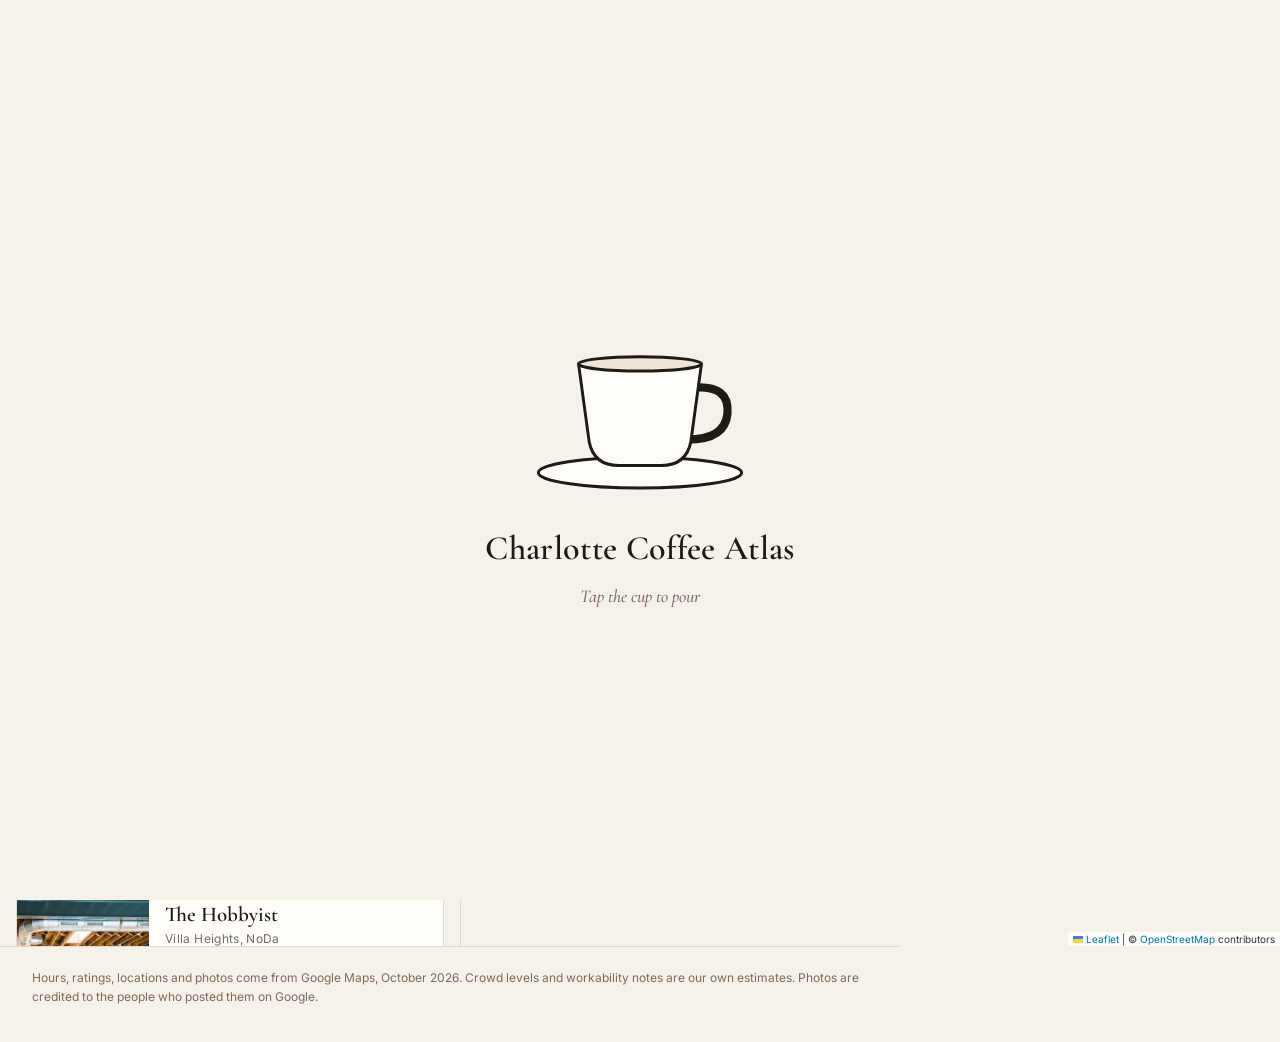
==== index.html @ 65a26716 "Remove the "Has interior photos" filter Every shop now has interior photos, so the filter did nothin" ====
<!doctype html>
<html lang="en">
<head>
  <meta charset="utf-8" />
  <meta name="viewport" content="width=device-width, initial-scale=1" />
  <title>Charlotte Coffee Atlas</title>
  <meta name="description" content="A curated guide to Charlotte coffee shops by atmosphere, hours, workability and crowd levels." />
  <link rel="icon" href="data:image/svg+xml,%3Csvg xmlns=%27http://www.w3.org/2000/svg%27 viewBox=%270 0 32 32%27%3E%3Ccircle cx=%2716%27 cy=%2716%27 r=%2714%27 fill=%27none%27 stroke=%27%239a7442%27 stroke-width=%272%27/%3E%3Ccircle cx=%2716%27 cy=%2716%27 r=%275%27 fill=%27%239a7442%27/%3E%3C/svg%3E" />
  <link rel="preconnect" href="https://fonts.googleapis.com" />
  <link rel="preconnect" href="https://fonts.gstatic.com" crossorigin />
  <link href="https://fonts.googleapis.com/css2?family=Cormorant+Garamond:ital,wght@0,500;0,600;1,500&family=Inter:wght@400;500;600&display=swap" rel="stylesheet" />
  <link rel="stylesheet" href="vendor/leaflet/leaflet.css" />
  <link rel="stylesheet" href="styles.css?v=6" />
  <script>
    // Apply the saved theme and skip the entry page before anything paints.
    try {
      var t = localStorage.getItem("theme");
      if (t) document.documentElement.dataset.theme = t;
      if (sessionStorage.getItem("entered")) document.documentElement.classList.add("entered");
    } catch (e) {}
  </script>
</head>
<body>
  <div class="splash" id="splash">
    <div class="splash-inner">
      <button class="splash-cup" id="splash-cup" aria-label="Pour a cup and enter Charlotte Coffee Atlas">
        <svg viewBox="0 0 220 180" aria-hidden="true">
          <defs>
            <clipPath id="cup-inside"><path d="M62 64 H158 L150 124 Q147 140 130 140 H90 Q73 140 70 124 Z" /></clipPath>
          </defs>
          <g class="steam">
            <path d="M92 44 q-8 -12 0 -22 q8 -10 0 -20" />
            <path d="M110 46 q-8 -12 0 -22 q8 -10 0 -20" />
            <path d="M128 44 q-8 -12 0 -22 q8 -10 0 -20" />
          </g>
          <ellipse class="saucer" cx="110" cy="152" rx="86" ry="13" />
          <path class="handle" d="M156 80 q30 -2 28 22 q-2 22 -34 22" />
          <path class="cup-glass" d="M58 60 H162 L153 126 Q149 146 128 146 H92 Q71 146 67 126 Z" />
          <g clip-path="url(#cup-inside)">
            <g class="coffee">
              <rect class="coffee-body" x="50" y="70" width="120" height="90" />
              <rect class="crema" x="50" y="64" width="120" height="8" />
            </g>
          </g>
          <ellipse class="cup-rim" cx="110" cy="60" rx="52" ry="6" />
        </svg>
      </button>
      <p class="splash-title">Charlotte Coffee Atlas</p>
      <p class="splash-hint">Tap the cup to pour</p>
    </div>
    <div class="stream" aria-hidden="true"></div>
    <div class="flood" aria-hidden="true">
      <svg class="wave" viewBox="0 0 1200 60" preserveAspectRatio="none">
        <path d="M0 30 Q150 0 300 30 T600 30 T900 30 T1200 30 V60 H0 Z" />
      </svg>
    </div>
  </div>

  <header class="masthead">
    <div class="brand">
      <span class="brand-mark" aria-hidden="true"></span>
      <div>
        <h1>Charlotte Coffee Atlas</h1>
        <p class="tagline">Sixteen rooms worth sitting in, chosen for their atmosphere.</p>
      </div>
    </div>
    <div class="masthead-tools">
      <button class="theme-toggle" id="theme-toggle"></button>
      <div class="view-toggle" role="tablist" aria-label="View">
        <button role="tab" data-view="map" aria-selected="true">Map</button>
        <button role="tab" data-view="list" aria-selected="false">List</button>
      </div>
    </div>
  </header>

  <section class="toolbar" aria-label="Sort and filter">
    <div class="control">
      <label for="sort">Sort by</label>
      <select id="sort">
        <option value="recommended">Recommended</option>
        <option value="rating">Highest rated</option>
        <option value="closes-late">Open latest</option>
        <option value="opens-early">Opens earliest</option>
        <option value="hours-long">Longest hours</option>
        <option value="work">Best for working</option>
        <option value="quiet">Least busy at that time</option>
        <option value="distance">Nearest to me</option>
        <option value="name">Name</option>
      </select>
    </div>
    <div class="control">
      <label for="when-day">Visiting</label>
      <div class="when">
        <select id="when-day"></select>
        <select id="when-hour"></select>
      </div>
    </div>
    <div class="chips" role="group" aria-label="Filters">
      <button class="chip" data-filter="open">Open at that time</button>
      <button class="chip" data-filter="late">Open after 6 PM</button>
      <button class="chip" data-filter="work">Good for work</button>
      <button class="chip" data-filter="quiet">Not busy</button>
      <button class="chip" data-filter="budget">$1–10</button>
    </div>
    <p class="count" id="count" aria-live="polite"></p>
  </section>

  <main class="layout" data-view="map">
    <ol class="shop-list" id="list"></ol>
    <div class="map-wrap"><div id="map" aria-label="Map of coffee shops"></div></div>
  </main>

  <aside class="detail" id="detail" aria-hidden="true" aria-labelledby="detail-name" role="dialog">
    <div class="detail-scrim" data-close></div>
    <div class="detail-panel" tabindex="-1">
      <button class="close" data-close aria-label="Close">
        <svg viewBox="0 0 24 24" width="20" height="20"><path d="M6 6l12 12M18 6L6 18" stroke="currentColor" stroke-width="1.5" fill="none"/></svg>
      </button>
      <div id="detail-body"></div>
    </div>
  </aside>

  <footer class="colophon">
    Hours, ratings, locations and photos come from Google Maps, October 2026. Crowd levels and
    workability notes are our own estimates. Photos are credited to the people who posted them on Google.
  </footer>

  <script src="splash.js?v=6"></script>
  <script src="vendor/leaflet/leaflet.js"></script>
  <script src="config.js?v=6"></script>
  <script src="data.js?v=6"></script>
  <script src="app.js?v=6"></script>
</body>
</html>
---- vendor/leaflet/leaflet.css ----
/* required styles */

.leaflet-pane,
.leaflet-tile,
.leaflet-marker-icon,
.leaflet-marker-shadow,
.leaflet-tile-container,
.leaflet-pane > svg,
.leaflet-pane > canvas,
.leaflet-zoom-box,
.leaflet-image-layer,
.leaflet-layer {
	position: absolute;
	left: 0;
	top: 0;
	}
.leaflet-container {
	overflow: hidden;
	}
.leaflet-tile,
.leaflet-marker-icon,
.leaflet-marker-shadow {
	-webkit-user-select: none;
	   -moz-user-select: none;
	        user-select: none;
	  -webkit-user-drag: none;
	}
/* Prevents IE11 from highlighting tiles in blue */
.leaflet-tile::selection {
	background: transparent;
}
/* Safari renders non-retina tile on retina better with this, but Chrome is worse */
.leaflet-safari .leaflet-tile {
	image-rendering: -webkit-optimize-contrast;
	}
/* hack that prevents hw layers "stretching" when loading new tiles */
.leaflet-safari .leaflet-tile-container {
	width: 1600px;
	height: 1600px;
	-webkit-transform-origin: 0 0;
	}
.leaflet-marker-icon,
.leaflet-marker-shadow {
	display: block;
	}
/* .leaflet-container svg: reset svg max-width decleration shipped in Joomla! (joomla.org) 3.x */
/* .leaflet-container img: map is broken in FF if you have max-width: 100% on tiles */
.leaflet-container .leaflet-overlay-pane svg {
	max-width: none !important;
	max-height: none !important;
	}
.leaflet-container .leaflet-marker-pane img,
.leaflet-container .leaflet-shadow-pane img,
.leaflet-container .leaflet-tile-pane img,
.leaflet-container img.leaflet-image-layer,
.leaflet-container .leaflet-tile {
	max-width: none !important;
	max-height: none !important;
	width: auto;
	padding: 0;
	}

.leaflet-container img.leaflet-tile {
	/* See: https://bugs.chromium.org/p/chromium/issues/detail?id=600120 */
	mix-blend-mode: plus-lighter;
}

.leaflet-container.leaflet-touch-zoom {
	-ms-touch-action: pan-x pan-y;
	touch-action: pan-x pan-y;
	}
.leaflet-container.leaflet-touch-drag {
	-ms-touch-action: pinch-zoom;
	/* Fallback for FF which doesn't support pinch-zoom */
	touch-action: none;
	touch-action: pinch-zoom;
}
.leaflet-container.leaflet-touch-drag.leaflet-touch-zoom {
	-ms-touch-action: none;
	touch-action: none;
}
.leaflet-container {
	-webkit-tap-highlight-color: transparent;
}
.leaflet-container a {
	-webkit-tap-highlight-color: rgba(51, 181, 229, 0.4);
}
.leaflet-tile {
	filter: inherit;
	visibility: hidden;
	}
.leaflet-tile-loaded {
	visibility: inherit;
	}
.leaflet-zoom-box {
	width: 0;
	height: 0;
	-moz-box-sizing: border-box;
	     box-sizing: border-box;
	z-index: 800;
	}
/* workaround for https://bugzilla.mozilla.org/show_bug.cgi?id=888319 */
.leaflet-overlay-pane svg {
	-moz-user-select: none;
	}

.leaflet-pane         { z-index: 400; }

.leaflet-tile-pane    { z-index: 200; }
.leaflet-overlay-pane { z-index: 400; }
.leaflet-shadow-pane  { z-index: 500; }
.leaflet-marker-pane  { z-index: 600; }
.leaflet-tooltip-pane   { z-index: 650; }
.leaflet-popup-pane   { z-index: 700; }

.leaflet-map-pane canvas { z-index: 100; }
.leaflet-map-pane svg    { z-index: 200; }

.leaflet-vml-shape {
	width: 1px;
	height: 1px;
	}
.lvml {
	behavior: url(#default#VML);
	display: inline-block;
	position: absolute;
	}


/* control positioning */

.leaflet-control {
	position: relative;
	z-index: 800;
	pointer-events: visiblePainted; /* IE 9-10 doesn't have auto */
	pointer-events: auto;
	}
.leaflet-top,
.leaflet-bottom {
	position: absolute;
	z-index: 1000;
	pointer-events: none;
	}
.leaflet-top {
	top: 0;
	}
.leaflet-right {
	right: 0;
	}
.leaflet-bottom {
	bottom: 0;
	}
.leaflet-left {
	left: 0;
	}
.leaflet-control {
	float: left;
	clear: both;
	}
.leaflet-right .leaflet-control {
	float: right;
	}
.leaflet-top .leaflet-control {
	margin-top: 10px;
	}
.leaflet-bottom .leaflet-control {
	margin-bottom: 10px;
	}
.leaflet-left .leaflet-control {
	margin-left: 10px;
	}
.leaflet-right .leaflet-control {
	margin-right: 10px;
	}


/* zoom and fade animations */

.leaflet-fade-anim .leaflet-popup {
	opacity: 0;
	-webkit-transition: opacity 0.2s linear;
	   -moz-transition: opacity 0.2s linear;
	        transition: opacity 0.2s linear;
	}
.leaflet-fade-anim .leaflet-map-pane .leaflet-popup {
	opacity: 1;
	}
.leaflet-zoom-animated {
	-webkit-transform-origin: 0 0;
	    -ms-transform-origin: 0 0;
	        transform-origin: 0 0;
	}
svg.leaflet-zoom-animated {
	will-change: transform;
}

.leaflet-zoom-anim .leaflet-zoom-animated {
	-webkit-transition: -webkit-transform 0.25s cubic-bezier(0,0,0.25,1);
	   -moz-transition:    -moz-transform 0.25s cubic-bezier(0,0,0.25,1);
	        transition:         transform 0.25s cubic-bezier(0,0,0.25,1);
	}
.leaflet-zoom-anim .leaflet-tile,
.leaflet-pan-anim .leaflet-tile {
	-webkit-transition: none;
	   -moz-transition: none;
	        transition: none;
	}

.leaflet-zoom-anim .leaflet-zoom-hide {
	visibility: hidden;
	}


/* cursors */

.leaflet-interactive {
	cursor: pointer;
	}
.leaflet-grab {
	cursor: -webkit-grab;
	cursor:    -moz-grab;
	cursor:         grab;
	}
.leaflet-crosshair,
.leaflet-crosshair .leaflet-interactive {
	cursor: crosshair;
	}
.leaflet-popup-pane,
.leaflet-control {
	cursor: auto;
	}
.leaflet-dragging .leaflet-grab,
.leaflet-dragging .leaflet-grab .leaflet-interactive,
.leaflet-dragging .leaflet-marker-draggable {
	cursor: move;
	cursor: -webkit-grabbing;
	cursor:    -moz-grabbing;
	cursor:         grabbing;
	}

/* marker & overlays interactivity */
.leaflet-marker-icon,
.leaflet-marker-shadow,
.leaflet-image-layer,
.leaflet-pane > svg path,
.leaflet-tile-container {
	pointer-events: none;
	}

.leaflet-marker-icon.leaflet-interactive,
.leaflet-image-layer.leaflet-interactive,
.leaflet-pane > svg path.leaflet-interactive,
svg.leaflet-image-layer.leaflet-interactive path {
	pointer-events: visiblePainted; /* IE 9-10 doesn't have auto */
	pointer-events: auto;
	}

/* visual tweaks */

.leaflet-container {
	background: #ddd;
	outline-offset: 1px;
	}
.leaflet-container a {
	color: #0078A8;
	}
.leaflet-zoom-box {
	border: 2px dotted #38f;
	background: rgba(255,255,255,0.5);
	}


/* general typography */
.leaflet-container {
	font-family: "Helvetica Neue", Arial, Helvetica, sans-serif;
	font-size: 12px;
	font-size: 0.75rem;
	line-height: 1.5;
	}


/* general toolbar styles */

.leaflet-bar {
	box-shadow: 0 1px 5px rgba(0,0,0,0.65);
	border-radius: 4px;
	}
.leaflet-bar a {
	background-color: #fff;
	border-bottom: 1px solid #ccc;
	width: 26px;
	height: 26px;
	line-height: 26px;
	display: block;
	text-align: center;
	text-decoration: none;
	color: black;
	}
.leaflet-bar a,
.leaflet-control-layers-toggle {
	background-position: 50% 50%;
	background-repeat: no-repeat;
	display: block;
	}
.leaflet-bar a:hover,
.leaflet-bar a:focus {
	background-color: #f4f4f4;
	}
.leaflet-bar a:first-child {
	border-top-left-radius: 4px;
	border-top-right-radius: 4px;
	}
.leaflet-bar a:last-child {
	border-bottom-left-radius: 4px;
	border-bottom-right-radius: 4px;
	border-bottom: none;
	}
.leaflet-bar a.leaflet-disabled {
	cursor: default;
	background-color: #f4f4f4;
	color: #bbb;
	}

.leaflet-touch .leaflet-bar a {
	width: 30px;
	height: 30px;
	line-height: 30px;
	}
.leaflet-touch .leaflet-bar a:first-child {
	border-top-left-radius: 2px;
	border-top-right-radius: 2px;
	}
.leaflet-touch .leaflet-bar a:last-child {
	border-bottom-left-radius: 2px;
	border-bottom-right-radius: 2px;
	}

/* zoom control */

.leaflet-control-zoom-in,
.leaflet-control-zoom-out {
	font: bold 18px 'Lucida Console', Monaco, monospace;
	text-indent: 1px;
	}

.leaflet-touch .leaflet-control-zoom-in, .leaflet-touch .leaflet-control-zoom-out  {
	font-size: 22px;
	}


/* layers control */

.leaflet-control-layers {
	box-shadow: 0 1px 5px rgba(0,0,0,0.4);
	background: #fff;
	border-radius: 5px;
	}
.leaflet-control-layers-toggle {
	background-image: url(images/layers.png);
	width: 36px;
	height: 36px;
	}
.leaflet-retina .leaflet-control-layers-toggle {
	background-image: url(images/layers-2x.png);
	background-size: 26px 26px;
	}
.leaflet-touch .leaflet-control-layers-toggle {
	width: 44px;
	height: 44px;
	}
.leaflet-control-layers .leaflet-control-layers-list,
.leaflet-control-layers-expanded .leaflet-control-layers-toggle {
	display: none;
	}
.leaflet-control-layers-expanded .leaflet-control-layers-list {
	display: block;
	position: relative;
	}
.leaflet-control-layers-expanded {
	padding: 6px 10px 6px 6px;
	color: #333;
	background: #fff;
	}
.leaflet-control-layers-scrollbar {
	overflow-y: scroll;
	overflow-x: hidden;
	padding-right: 5px;
	}
.leaflet-control-layers-selector {
	margin-top: 2px;
	position: relative;
	top: 1px;
	}
.leaflet-control-layers label {
	display: block;
	font-size: 13px;
	font-size: 1.08333em;
	}
.leaflet-control-layers-separator {
	height: 0;
	border-top: 1px solid #ddd;
	margin: 5px -10px 5px -6px;
	}

/* Default icon URLs */
.leaflet-default-icon-path { /* used only in path-guessing heuristic, see L.Icon.Default */
	background-image: url(images/marker-icon.png);
	}


/* attribution and scale controls */

.leaflet-container .leaflet-control-attribution {
	background: #fff;
	background: rgba(255, 255, 255, 0.8);
	margin: 0;
	}
.leaflet-control-attribution,
.leaflet-control-scale-line {
	padding: 0 5px;
	color: #333;
	line-height: 1.4;
	}
.leaflet-control-attribution a {
	text-decoration: none;
	}
.leaflet-control-attribution a:hover,
.leaflet-control-attribution a:focus {
	text-decoration: underline;
	}
.leaflet-attribution-flag {
	display: inline !important;
	vertical-align: baseline !important;
	width: 1em;
	height: 0.6669em;
	}
.leaflet-left .leaflet-control-scale {
	margin-left: 5px;
	}
.leaflet-bottom .leaflet-control-scale {
	margin-bottom: 5px;
	}
.leaflet-control-scale-line {
	border: 2px solid #777;
	border-top: none;
	line-height: 1.1;
	padding: 2px 5px 1px;
	white-space: nowrap;
	-moz-box-sizing: border-box;
	     box-sizing: border-box;
	background: rgba(255, 255, 255, 0.8);
	text-shadow: 1px 1px #fff;
	}
.leaflet-control-scale-line:not(:first-child) {
	border-top: 2px solid #777;
	border-bottom: none;
	margin-top: -2px;
	}
.leaflet-control-scale-line:not(:first-child):not(:last-child) {
	border-bottom: 2px solid #777;
	}

.leaflet-touch .leaflet-control-attribution,
.leaflet-touch .leaflet-control-layers,
.leaflet-touch .leaflet-bar {
	box-shadow: none;
	}
.leaflet-touch .leaflet-control-layers,
.leaflet-touch .leaflet-bar {
	border: 2px solid rgba(0,0,0,0.2);
	background-clip: padding-box;
	}


/* popup */

.leaflet-popup {
	position: absolute;
	text-align: center;
	margin-bottom: 20px;
	}
.leaflet-popup-content-wrapper {
	padding: 1px;
	text-align: left;
	border-radius: 12px;
	}
.leaflet-popup-content {
	margin: 13px 24px 13px 20px;
	line-height: 1.3;
	font-size: 13px;
	font-size: 1.08333em;
	min-height: 1px;
	}
.leaflet-popup-content p {
	margin: 17px 0;
	margin: 1.3em 0;
	}
.leaflet-popup-tip-container {
	width: 40px;
	height: 20px;
	position: absolute;
	left: 50%;
	margin-top: -1px;
	margin-left: -20px;
	overflow: hidden;
	pointer-events: none;
	}
.leaflet-popup-tip {
	width: 17px;
	height: 17px;
	padding: 1px;

	margin: -10px auto 0;
	pointer-events: auto;

	-webkit-transform: rotate(45deg);
	   -moz-transform: rotate(45deg);
	    -ms-transform: rotate(45deg);
	        transform: rotate(45deg);
	}
.leaflet-popup-content-wrapper,
.leaflet-popup-tip {
	background: white;
	color: #333;
	box-shadow: 0 3px 14px rgba(0,0,0,0.4);
	}
.leaflet-container a.leaflet-popup-close-button {
	position: absolute;
	top: 0;
	right: 0;
	border: none;
	text-align: center;
	width: 24px;
	height: 24px;
	font: 16px/24px Tahoma, Verdana, sans-serif;
	color: #757575;
	text-decoration: none;
	background: transparent;
	}
.leaflet-container a.leaflet-popup-close-button:hover,
.leaflet-container a.leaflet-popup-close-button:focus {
	color: #585858;
	}
.leaflet-popup-scrolled {
	overflow: auto;
	}

.leaflet-oldie .leaflet-popup-content-wrapper {
	-ms-zoom: 1;
	}
.leaflet-oldie .leaflet-popup-tip {
	width: 24px;
	margin: 0 auto;

	-ms-filter: "progid:DXImageTransform.Microsoft.Matrix(M11=0.70710678, M12=0.70710678, M21=-0.70710678, M22=0.70710678)";
	filter: progid:DXImageTransform.Microsoft.Matrix(M11=0.70710678, M12=0.70710678, M21=-0.70710678, M22=0.70710678);
	}

.leaflet-oldie .leaflet-control-zoom,
.leaflet-oldie .leaflet-control-layers,
.leaflet-oldie .leaflet-popup-content-wrapper,
.leaflet-oldie .leaflet-popup-tip {
	border: 1px solid #999;
	}


/* div icon */

.leaflet-div-icon {
	background: #fff;
	border: 1px solid #666;
	}


/* Tooltip */
/* Base styles for the element that has a tooltip */
.leaflet-tooltip {
	position: absolute;
	padding: 6px;
	background-color: #fff;
	border: 1px solid #fff;
	border-radius: 3px;
	color: #222;
	white-space: nowrap;
	-webkit-user-select: none;
	-moz-user-select: none;
	-ms-user-select: none;
	user-select: none;
	pointer-events: none;
	box-shadow: 0 1px 3px rgba(0,0,0,0.4);
	}
.leaflet-tooltip.leaflet-interactive {
	cursor: pointer;
	pointer-events: auto;
	}
.leaflet-tooltip-top:before,
.leaflet-tooltip-bottom:before,
.leaflet-tooltip-left:before,
.leaflet-tooltip-right:before {
	position: absolute;
	pointer-events: none;
	border: 6px solid transparent;
	background: transparent;
	content: "";
	}

/* Directions */

.leaflet-tooltip-bottom {
	margin-top: 6px;
}
.leaflet-tooltip-top {
	margin-top: -6px;
}
.leaflet-tooltip-bottom:before,
.leaflet-tooltip-top:before {
	left: 50%;
	margin-left: -6px;
	}
.leaflet-tooltip-top:before {
	bottom: 0;
	margin-bottom: -12px;
	border-top-color: #fff;
	}
.leaflet-tooltip-bottom:before {
	top: 0;
	margin-top: -12px;
	margin-left: -6px;
	border-bottom-color: #fff;
	}
.leaflet-tooltip-left {
	margin-left: -6px;
}
.leaflet-tooltip-right {
	margin-left: 6px;
}
.leaflet-tooltip-left:before,
.leaflet-tooltip-right:before {
	top: 50%;
	margin-top: -6px;
	}
.leaflet-tooltip-left:before {
	right: 0;
	margin-right: -12px;
	border-left-color: #fff;
	}
.leaflet-tooltip-right:before {
	left: 0;
	margin-left: -12px;
	border-right-color: #fff;
	}

/* Printing */

@media print {
	/* Prevent printers from removing background-images of controls. */
	.leaflet-control {
		-webkit-print-color-adjust: exact;
		print-color-adjust: exact;
		}
	}
---- styles.css ----
:root {
  --bg: #f6f2ea;
  --surface: #fffdf9;
  --ink: #1f1a16;
  --muted: #776c60;
  --line: #e3dace;
  --accent: #9a7442;
  --accent-soft: #efe5d4;
  --espresso: #2f231b;
  --bar: #c9b597;
  --bar-strong: #8a6a3f;
  --ok: #4f6b4a;
  --shadow: 0 1px 2px rgba(47, 35, 27, .06), 0 8px 24px rgba(47, 35, 27, .06);
  --serif: "Cormorant Garamond", Georgia, serif;
  --sans: "Inter", system-ui, -apple-system, sans-serif;
  color-scheme: light;
}
@media (prefers-color-scheme: dark) {
  :root:not([data-theme="light"]) {
    --bg: #15120f; --surface: #1d1915; --ink: #f1ebe1; --muted: #a59a8c; --line: #332c25;
    --accent: #c9a26b; --accent-soft: #2c241b; --espresso: #f1ebe1; --bar: #4a3f33; --bar-strong: #c9a26b;
    --ok: #9cbb93; --shadow: 0 1px 2px rgba(0,0,0,.3), 0 8px 24px rgba(0,0,0,.25); color-scheme: dark;
  }
}
:root[data-theme="dark"] {
  --bg: #15120f; --surface: #1d1915; --ink: #f1ebe1; --muted: #a59a8c; --line: #332c25;
  --accent: #c9a26b; --accent-soft: #2c241b; --espresso: #f1ebe1; --bar: #4a3f33; --bar-strong: #c9a26b;
  --ok: #9cbb93; --shadow: 0 1px 2px rgba(0,0,0,.3), 0 8px 24px rgba(0,0,0,.25); color-scheme: dark;
}

* { box-sizing: border-box; }
html, body { margin: 0; }
body {
  background: var(--bg);
  color: var(--ink);
  font: 15px/1.55 var(--sans);
  -webkit-font-smoothing: antialiased;
}
button, select { font: inherit; color: inherit; }
img { display: block; max-width: 100%; }

/* Masthead */
.masthead {
  display: flex; align-items: center; justify-content: space-between; gap: 16px;
  padding: 28px 32px 18px; border-bottom: 1px solid var(--line);
}
.brand { display: flex; align-items: center; gap: 16px; }
.brand-mark {
  width: 34px; height: 34px; border-radius: 50%; flex: none;
  border: 1px solid var(--accent);
  background: radial-gradient(circle at 50% 50%, var(--accent) 0 5px, transparent 6px);
}
.masthead h1 {
  font: 600 30px/1.1 var(--serif); letter-spacing: .01em; margin: 0;
}
.tagline { margin: 2px 0 0; color: var(--muted); font-size: 13px; letter-spacing: .02em; }

.masthead-tools { display: flex; align-items: center; gap: 10px; }
.theme-toggle {
  width: 40px; height: 40px; flex: none; display: grid; place-items: center; cursor: pointer;
  border: 1px solid var(--line); border-radius: 50%; background: var(--surface); color: var(--ink);
}
.theme-toggle:hover { border-color: var(--accent); }
.view-toggle { display: flex; border: 1px solid var(--line); border-radius: 999px; padding: 3px; background: var(--surface); }
.view-toggle button {
  border: 0; background: none; padding: 7px 18px; border-radius: 999px; cursor: pointer;
  font-size: 13px; letter-spacing: .06em; text-transform: uppercase; color: var(--muted);
}
.view-toggle button[aria-selected="true"] { background: var(--espresso); color: var(--bg); }

/* Toolbar */
.toolbar {
  display: flex; flex-wrap: wrap; align-items: flex-end; gap: 14px 22px;
  padding: 16px 32px; border-bottom: 1px solid var(--line);
}
.control { display: flex; flex-direction: column; gap: 4px; }
.control label { font-size: 11px; letter-spacing: .12em; text-transform: uppercase; color: var(--muted); }
.when { display: flex; gap: 6px; }
select {
  appearance: none; background: var(--surface) url("data:image/svg+xml,%3Csvg xmlns='http://www.w3.org/2000/svg' width='10' height='6'%3E%3Cpath d='M1 1l4 4 4-4' stroke='%23776c60' fill='none'/%3E%3C/svg%3E") no-repeat right 12px center;
  border: 1px solid var(--line); border-radius: 8px; padding: 8px 32px 8px 12px; font-size: 14px; cursor: pointer;
}
.chips { display: flex; flex-wrap: wrap; gap: 8px; }
.chip {
  border: 1px solid var(--line); background: var(--surface); border-radius: 999px;
  padding: 7px 14px; font-size: 13px; cursor: pointer; transition: all .15s;
}
.chip:hover { border-color: var(--accent); }
.chip[aria-pressed="true"] { background: var(--espresso); color: var(--bg); border-color: var(--espresso); }
.count { margin: 0 0 6px auto; font-size: 13px; color: var(--muted); }

/* Layout */
.layout { display: grid; grid-template-columns: minmax(380px, 460px) 1fr; height: calc(100vh - 190px); min-height: 520px; }
.layout[data-view="list"] { display: block; height: auto; }
.layout[data-view="list"] .map-wrap { display: none; }
.map-wrap { position: relative; border-left: 1px solid var(--line); }
#map { position: absolute; inset: 0; background: var(--bg); }
#map .leaflet-tile-pane { filter: grayscale(.85) sepia(.12) brightness(1.04) contrast(.92); }
@media (prefers-color-scheme: dark) {
  :root:not([data-theme="light"]) #map .leaflet-tile-pane { filter: invert(1) hue-rotate(180deg) grayscale(.85) brightness(.85) contrast(.9); }
}
:root[data-theme="dark"] #map .leaflet-tile-pane { filter: invert(1) hue-rotate(180deg) grayscale(.85) brightness(.85) contrast(.9); }

.shop-list { list-style: none; margin: 0; padding: 16px; overflow-y: auto; display: grid; gap: 14px; align-content: start; grid-auto-rows: max-content; }
.layout[data-view="list"] .shop-list {
  grid-template-columns: repeat(auto-fill, minmax(320px, 1fr)); padding: 28px 32px; gap: 22px; overflow: visible;
}

/* Card */
.card {
  background: var(--surface); border: 1px solid var(--line); border-radius: 14px; overflow: hidden;
  cursor: pointer; transition: border-color .15s, box-shadow .15s, transform .15s;
  display: grid; grid-template-columns: 132px 1fr;
}
.layout[data-view="list"] .card { grid-template-columns: 1fr; }
.card:hover, .card.is-active { border-color: var(--accent); box-shadow: var(--shadow); }
.card:focus-visible { outline: 2px solid var(--accent); outline-offset: 2px; }
.card-photo { position: relative; background: var(--accent-soft); min-height: 132px; }
.layout[data-view="list"] .card-photo { aspect-ratio: 4 / 3; }
.card-photo img { position: absolute; inset: 0; width: 100%; height: 100%; object-fit: cover; }
.card-photo .no-photo {
  position: absolute; inset: 0; display: grid; place-items: center; text-align: center; padding: 10px;
  font: italic 500 15px/1.2 var(--serif); color: var(--muted);
}
.card-body { padding: 14px 16px 14px; min-width: 0; }
.layout[data-view="list"] .card-body { padding: 18px 20px 20px; }
.card h2 { font: 600 21px/1.15 var(--serif); margin: 0; }
.layout[data-view="list"] .card h2 { font-size: 25px; }
.card .hood { font-size: 12px; color: var(--muted); letter-spacing: .03em; margin-top: 2px; }
.card .headline { font: italic 500 16px/1.3 var(--serif); color: var(--accent); margin: 8px 0 8px; }
.meta { display: flex; flex-wrap: wrap; gap: 4px 12px; font-size: 12.5px; color: var(--muted); align-items: center; }
.meta .rating { color: var(--ink); font-weight: 600; display: inline-flex; align-items: center; gap: 4px; }
.meta svg { width: 12px; height: 12px; fill: var(--accent); }
.status { font-weight: 500; }
.status.open { color: var(--ok); }
.status.closed { color: #a4533f; }
.pills { display: flex; flex-wrap: wrap; gap: 6px; margin-top: 10px; }
.pill {
  font-size: 11.5px; padding: 3px 9px; border-radius: 999px; background: var(--accent-soft); color: var(--ink);
  white-space: nowrap;
}
.pill.busy-low { background: transparent; border: 1px solid var(--line); }
.layout[data-view="list"] .card .summary { font-size: 13.5px; color: var(--muted); margin: 0 0 12px; }
.card .summary { display: none; }
.layout[data-view="list"] .card .summary { display: block; }

.empty { padding: 40px 16px; text-align: center; color: var(--muted); font: italic 500 18px var(--serif); }

/* Markers */
.pin {
  background: var(--espresso); color: var(--bg); border-radius: 999px; padding: 4px 9px;
  font: 600 12px/1 var(--sans); white-space: nowrap; box-shadow: 0 2px 8px rgba(0,0,0,.25);
  border: 1.5px solid var(--bg); transform: translate(-50%, -50%); display: inline-block;
  transition: transform .15s, background .15s;
}
.pin.closed { opacity: .55; }
.pin.is-active { background: var(--accent); transform: translate(-50%, -50%) scale(1.18); z-index: 1000; }
.leaflet-marker-icon.pin-wrap { background: none; border: 0; }
.leaflet-tooltip.peek {
  padding: 0; border: 0; border-radius: 12px; overflow: hidden; box-shadow: var(--shadow);
  background: var(--surface); color: var(--ink); width: 230px; white-space: normal;
}
.leaflet-tooltip.peek::before { display: none; }
.peek img { width: 100%; height: 120px; object-fit: cover; }
.peek-body { padding: 10px 12px 12px; font-family: var(--sans); }
.peek-body strong { display: block; font: 600 18px/1.15 var(--serif); }
.peek-body em { display: block; font: italic 500 14px var(--serif); color: var(--accent); margin: 2px 0 6px; }
.peek-body span { font-size: 12px; color: var(--muted); }
.leaflet-container { font-family: var(--sans); }
.leaflet-control-attribution { font-size: 10px; }

/* Detail drawer */
.detail { position: fixed; inset: 0; z-index: 2000; pointer-events: none; }
.detail[aria-hidden="false"] { pointer-events: auto; }
.detail-scrim { position: absolute; inset: 0; background: rgba(20, 14, 10, .35); opacity: 0; transition: opacity .25s; }
.detail[aria-hidden="false"] .detail-scrim { opacity: 1; }
.detail-panel {
  position: absolute; top: 0; right: 0; bottom: 0; width: min(600px, 100%);
  background: var(--bg); overflow-y: auto; transform: translateX(100%); transition: transform .3s cubic-bezier(.2,.7,.2,1);
  outline: none; visibility: hidden; transition: transform .3s cubic-bezier(.2,.7,.2,1), visibility 0s .3s;
}
.detail[aria-hidden="false"] .detail-panel {
  transform: none; visibility: visible; transition: transform .3s cubic-bezier(.2,.7,.2,1);
  box-shadow: -10px 0 40px rgba(0,0,0,.12);
}
.close {
  position: fixed; top: 14px; right: 14px; z-index: 3;
  width: 38px; height: 38px; border-radius: 50%; border: 1px solid var(--line); background: var(--surface);
  display: grid; place-items: center; cursor: pointer;
}

.gallery-main { position: relative; aspect-ratio: 4 / 3; background: var(--accent-soft); }
.gallery-main img { width: 100%; height: 100%; object-fit: cover; }
.gallery-main .credit {
  position: absolute; right: 8px; bottom: 8px; max-width: calc(100% - 16px);
  padding: 3px 8px; border-radius: 3px; background: rgba(0, 0, 0, .55); color: #fff;
  font-size: 11px; line-height: 1.4; white-space: nowrap; overflow: hidden; text-overflow: ellipsis;
}
.gallery-main .no-photo {
  position: absolute; inset: 0; display: grid; place-content: center; text-align: center; gap: 8px; padding: 24px;
  font: italic 500 20px/1.3 var(--serif); color: var(--muted);
}
.gallery-main .no-photo a { font: 500 13px var(--sans); color: var(--accent); }
.gallery-bar { display: flex; align-items: center; justify-content: space-between; gap: 12px; padding: 12px 28px 0; }
.tabs { display: flex; gap: 18px; }
.tabs button {
  background: none; border: 0; padding: 6px 0; cursor: pointer; font-size: 12px; letter-spacing: .12em;
  text-transform: uppercase; color: var(--muted); border-bottom: 1px solid transparent;
}
.tabs button[aria-selected="true"] { color: var(--ink); border-color: var(--ink); }
.tabs button:disabled { opacity: .4; cursor: default; }
.thumbs { display: flex; gap: 6px; }
.thumbs button { width: 48px; height: 36px; padding: 0; border: 1px solid var(--line); border-radius: 6px; overflow: hidden; cursor: pointer; opacity: .6; }
.thumbs button[aria-current="true"] { opacity: 1; border-color: var(--accent); }
.thumbs img { width: 100%; height: 100%; object-fit: cover; }

.detail-content { padding: 22px 28px 48px; }
.eyebrow { font-size: 11px; letter-spacing: .14em; text-transform: uppercase; color: var(--muted); }
.detail h2 { font: 600 36px/1.05 var(--serif); margin: 6px 0 4px; }
.detail .headline { font: italic 500 21px/1.3 var(--serif); color: var(--accent); margin: 4px 0 12px; }
.detail .lede { margin: 0 0 14px; }
.section { border-top: 1px solid var(--line); padding-top: 18px; margin-top: 24px; }
.section h3 { font: 600 22px var(--serif); margin: 0 0 12px; display: flex; justify-content: space-between; align-items: baseline; gap: 10px; }
.section h3 small { font: 500 12px var(--sans); color: var(--muted); letter-spacing: .02em; }

.facts { display: grid; grid-template-columns: repeat(2, 1fr); gap: 12px 20px; margin: 0; }
.facts div { display: flex; flex-direction: column; }
.facts dt { font-size: 11px; letter-spacing: .12em; text-transform: uppercase; color: var(--muted); }
.facts dd { margin: 2px 0 0; font-weight: 500; }

.score { display: flex; align-items: center; gap: 12px; margin-bottom: 14px; }
.score-num { font: 600 34px/1 var(--serif); }
.score-track { flex: 1; height: 4px; background: var(--line); border-radius: 2px; overflow: hidden; }
.score-fill { height: 100%; background: var(--accent); }
.note { font-size: 14px; color: var(--muted); margin: 14px 0 0; font-style: italic; }

.day-tabs { display: flex; gap: 4px; margin-bottom: 14px; flex-wrap: wrap; }
.day-tabs button {
  border: 1px solid var(--line); background: var(--surface); border-radius: 999px; padding: 4px 11px;
  font-size: 12px; cursor: pointer;
}
.day-tabs button[aria-pressed="true"] { background: var(--espresso); color: var(--bg); border-color: var(--espresso); }
.crowd { display: flex; align-items: flex-end; gap: 3px; height: 120px; padding-bottom: 22px; position: relative; }
.crowd .col { flex: 1; height: 100%; display: flex; flex-direction: column; justify-content: flex-end; position: relative; }
.crowd .bar { background: var(--bar); border-radius: 3px 3px 0 0; min-height: 2px; transition: height .25s; }
.crowd .col.peak .bar { background: var(--bar-strong); }
.crowd .col.now .bar { background: var(--accent); outline: 2px solid var(--accent); outline-offset: 1px; }
.crowd .col.closed .bar { background: transparent; border-bottom: 1px dashed var(--line); }
.crowd .lbl { position: absolute; bottom: -20px; left: 50%; transform: translateX(-50%); font-size: 10.5px; color: var(--muted); white-space: nowrap; }
.crowd-read { font-size: 14px; margin: 6px 0 0; }

.hours { width: 100%; border-collapse: collapse; font-size: 14px; }
.hours td { padding: 7px 0; border-bottom: 1px solid var(--line); }
.hours td:last-child { text-align: right; }
.hours tr.today td { font-weight: 600; }

.actions { display: flex; flex-wrap: wrap; gap: 10px; margin-top: 28px; }
.btn {
  display: inline-flex; align-items: center; gap: 8px; padding: 11px 18px; border-radius: 999px;
  border: 1px solid var(--line); background: var(--surface); text-decoration: none; color: var(--ink); font-size: 13px; font-weight: 500;
}
.btn.primary { background: var(--espresso); color: var(--bg); border-color: var(--espresso); }
.btn:hover { border-color: var(--accent); }

.colophon { padding: 22px 32px 36px; font-size: 12px; color: var(--muted); border-top: 1px solid var(--line); max-width: 900px; }

/* Responsive */
@media (max-width: 860px) {
  .masthead { padding: 20px 16px 14px; }
  .masthead h1 { font-size: 24px; }
  .tagline { display: none; }
  .masthead-tools { gap: 8px; }
  .theme-toggle { width: 36px; height: 36px; }
}
@media (max-width: 480px) {
  .brand-mark { display: none; }
  .masthead h1 { font-size: 22px; }
  .toolbar { padding: 12px 16px; gap: 12px; }
  .count { margin-left: 0; width: 100%; }
  .layout { display: flex; flex-direction: column-reverse; height: auto; }
  .map-wrap { height: 55vh; border-left: 0; border-bottom: 1px solid var(--line); }
  .shop-list { overflow: visible; padding: 16px; }
  .layout[data-view="list"] .shop-list { padding: 16px; grid-template-columns: 1fr; }
  .card { grid-template-columns: 112px 1fr; }
  .detail-content { padding: 20px 16px 40px; }
  .gallery-bar { padding: 12px 16px 0; flex-wrap: wrap; }
  .detail h2 { font-size: 30px; }
  .facts { grid-template-columns: 1fr 1fr; }
}

/* Google's required credit next to its ratings: plain text, not restyled. */
.g-credit { font: 400 11px Roboto, Arial, sans-serif; color: var(--muted); letter-spacing: 0; }

/* Entry page */
:root { --coffee: #3b2416; --crema: #c08a52; }
html:not(.entered) body { overflow: hidden; }
.entered .splash { display: none; }
.splash {
  position: fixed; inset: 0; z-index: 3000; display: grid; place-items: center;
  background: var(--bg); overflow: hidden; transition: transform .8s cubic-bezier(.7, 0, .3, 1), opacity .25s;
}
.splash-inner { display: grid; justify-items: center; gap: 18px; padding: 24px; text-align: center; }
.splash-title { margin: 6px 0 0; font: 600 34px/1.1 var(--serif); letter-spacing: .01em; }
.splash-hint { margin: 0; font: italic 500 18px var(--serif); color: var(--muted); transition: opacity .3s; }
.splash-cup {
  width: min(260px, 64vw); padding: 0; border: 0; background: none; cursor: pointer; color: var(--ink);
  border-radius: 24px; transition: transform .25s;
}
.splash-cup:hover { transform: translateY(-3px); }
.splash-cup:focus-visible { outline: 2px solid var(--accent); outline-offset: 8px; }
.splash-cup svg { display: block; width: 100%; height: auto; overflow: visible; }
.splash-cup .saucer { fill: var(--surface); stroke: currentColor; stroke-width: 2.5; }
.splash-cup .handle { fill: none; stroke: currentColor; stroke-width: 7; stroke-linecap: round; }
.splash-cup .cup-glass { fill: var(--surface); stroke: currentColor; stroke-width: 2.5; stroke-linejoin: round; }
.splash-cup .cup-rim { fill: var(--accent-soft); stroke: currentColor; stroke-width: 2.5; }
.splash-cup .coffee-body { fill: var(--coffee); }
.splash-cup .crema { fill: var(--crema); }
.splash-cup .coffee { transform: translateY(80px); transition: transform 1s cubic-bezier(.3, .6, .4, 1) .3s; }
.splash-cup .steam path { fill: none; stroke: var(--muted); stroke-width: 2.5; stroke-linecap: round; opacity: 0; }
.splash .stream {
  position: absolute; top: 0; width: 7px; height: 0; margin-left: -3.5px; border-radius: 0 0 4px 4px;
  background: linear-gradient(var(--coffee), #5a3722); transform: scaleY(0); transform-origin: top;
  transition: transform .35s ease-in;
}
.splash .flood {
  position: absolute; left: 0; right: 0; bottom: 0; height: calc(100% + 60px);
  background: var(--coffee); transform: translateY(calc(100% + 60px)); transition: transform 1s cubic-bezier(.5, 0, .3, 1);
}
.splash .wave { position: absolute; top: -59px; left: 0; width: 200%; height: 60px; animation: slosh 1.4s linear infinite; }
.splash .wave path { fill: var(--coffee); }
@keyframes slosh { to { transform: translateX(-50%); } }

.splash.is-pouring .stream { transform: scaleY(1); }
.splash.is-pouring .coffee { transform: translateY(0); }
.splash.is-pouring .steam path { animation: rise 1.2s ease-out .9s both; }
.splash.is-pouring .steam path:nth-child(2) { animation-delay: 1.05s; }
.splash.is-pouring .steam path:nth-child(3) { animation-delay: 1.2s; }
.splash.is-pouring .splash-hint { opacity: 0; }
.splash.is-pouring .splash-cup { cursor: default; transform: none; }
.splash.is-flooding .flood { transform: translateY(0); }
.splash.is-leaving { transform: translateY(-100%); }
.splash.is-fading { opacity: 0; }
@keyframes rise { 0% { opacity: 0; transform: translateY(6px); } 40% { opacity: .8; } 100% { opacity: 0; transform: translateY(-14px); } }
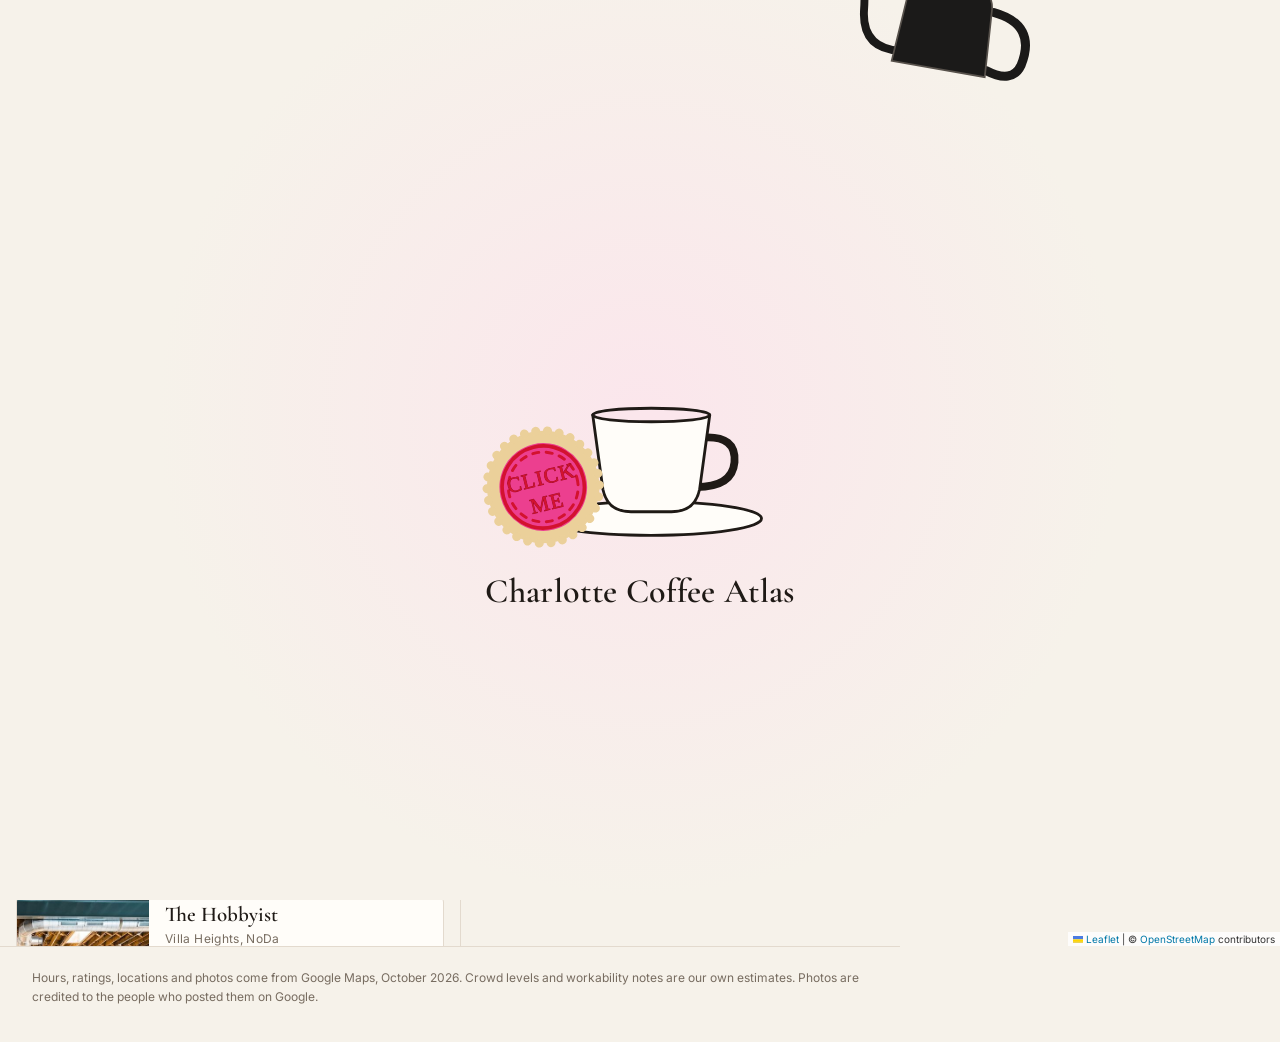
==== commit b5a2a855: "Richer pour animation, Click Me cookie, pink accents, Charlotte-only map - Entry page: a kettle swin" ====
--- a/index.html
+++ b/index.html
@@ -8,9 +8,9 @@
   <link rel="icon" href="data:image/svg+xml,%3Csvg xmlns=%27http://www.w3.org/2000/svg%27 viewBox=%270 0 32 32%27%3E%3Ccircle cx=%2716%27 cy=%2716%27 r=%2714%27 fill=%27none%27 stroke=%27%239a7442%27 stroke-width=%272%27/%3E%3Ccircle cx=%2716%27 cy=%2716%27 r=%275%27 fill=%27%239a7442%27/%3E%3C/svg%3E" />
   <link rel="preconnect" href="https://fonts.googleapis.com" />
   <link rel="preconnect" href="https://fonts.gstatic.com" crossorigin />
-  <link href="https://fonts.googleapis.com/css2?family=Cormorant+Garamond:ital,wght@0,500;0,600;1,500&family=Inter:wght@400;500;600&display=swap" rel="stylesheet" />
+  <link href="https://fonts.googleapis.com/css2?family=Chewy&family=Cormorant+Garamond:ital,wght@0,500;0,600;1,500&family=Inter:wght@400;500;600&display=swap" rel="stylesheet" />
   <link rel="stylesheet" href="vendor/leaflet/leaflet.css" />
-  <link rel="stylesheet" href="styles.css?v=6" />
+  <link rel="stylesheet" href="styles.css?v=7" />
   <script>
     // Apply the saved theme and skip the entry page before anything paints.
     try {
@@ -23,36 +23,78 @@
 <body>
   <div class="splash" id="splash">
     <div class="splash-inner">
-      <button class="splash-cup" id="splash-cup" aria-label="Pour a cup and enter Charlotte Coffee Atlas">
-        <svg viewBox="0 0 220 180" aria-hidden="true">
+      <button class="splash-cup" id="splash-cup" aria-label="Click me: pour a cup and enter Charlotte Coffee Atlas">
+        <svg viewBox="0 0 320 240" aria-hidden="true">
           <defs>
-            <clipPath id="cup-inside"><path d="M62 64 H158 L150 124 Q147 140 130 140 H90 Q73 140 70 124 Z" /></clipPath>
+            <clipPath id="cup-inside"><path d="M122 116 H218 L210 176 Q207 192 190 192 H150 Q133 192 130 176 Z" /></clipPath>
+            <clipPath id="cup-surface"><ellipse cx="170" cy="112" rx="51" ry="5.5" /></clipPath>
+            <linearGradient id="stream-shade" x1="0" x2="1" y1="0" y2="0">
+              <stop offset="0" stop-color="#0d0603" />
+              <stop offset=".42" stop-color="#3b2010" />
+              <stop offset=".52" stop-color="#8a5a38" />
+              <stop offset=".64" stop-color="#2a1509" />
+              <stop offset="1" stop-color="#0d0603" />
+            </linearGradient>
+            <linearGradient id="coffee-depth" x1="0" x2="0" y1="0" y2="1">
+              <stop offset="0" stop-color="#24120a" />
+              <stop offset="1" stop-color="#0e0603" />
+            </linearGradient>
           </defs>
+
+          <!-- Kettle: drawn upright around its own origin, tipped into pouring position by CSS. -->
+          <g transform="translate(282 25)">
+            <g class="kettle">
+              <path class="kettle-spout" d="M-36 30 Q-70 34 -74 0 Q-78 -40 -100 -52" />
+              <path class="kettle-handle" d="M40 -18 Q80 -14 72 24 Q67 42 42 34" />
+              <path class="kettle-body" d="M-42 40 L-38 -20 Q-36 -42 0 -44 Q36 -42 38 -20 L42 40 Z" />
+              <path class="kettle-sheen" d="M-26 -24 Q-24 -34 -10 -37" />
+              <ellipse class="kettle-body" cx="0" cy="-48" rx="9" ry="5" />
+            </g>
+          </g>
+
           <g class="steam">
-            <path d="M92 44 q-8 -12 0 -22 q8 -10 0 -20" />
-            <path d="M110 46 q-8 -12 0 -22 q8 -10 0 -20" />
-            <path d="M128 44 q-8 -12 0 -22 q8 -10 0 -20" />
+            <path d="M152 96 q-8 -12 0 -22 q8 -10 0 -20" />
+            <path d="M170 98 q-8 -12 0 -22 q8 -10 0 -20" />
+            <path d="M188 96 q-8 -12 0 -22 q8 -10 0 -20" />
           </g>
-          <ellipse class="saucer" cx="110" cy="152" rx="86" ry="13" />
-          <path class="handle" d="M156 80 q30 -2 28 22 q-2 22 -34 22" />
-          <path class="cup-glass" d="M58 60 H162 L153 126 Q149 146 128 146 H92 Q71 146 67 126 Z" />
+          <ellipse class="saucer" cx="170" cy="204" rx="98" ry="15" />
+          <path class="handle" d="M216 132 q30 -2 28 22 q-2 22 -34 22" />
+          <path class="cup-glass" d="M118 112 H222 L213 178 Q209 198 188 198 H152 Q131 198 127 178 Z" />
           <g clip-path="url(#cup-inside)">
             <g class="coffee">
-              <rect class="coffee-body" x="50" y="70" width="120" height="90" />
-              <rect class="crema" x="50" y="64" width="120" height="8" />
+              <rect x="110" y="120" width="120" height="90" fill="url(#coffee-depth)" />
+              <rect class="crema" x="110" y="116" width="120" height="5" />
             </g>
           </g>
-          <ellipse class="cup-rim" cx="110" cy="60" rx="52" ry="6" />
+          <ellipse class="cup-rim" cx="170" cy="112" rx="52" ry="6" />
+          <ellipse class="cup-surface" cx="170" cy="112" rx="51" ry="5.5" />
+          <g class="cup-ripples" clip-path="url(#cup-surface)">
+            <ellipse cx="170" cy="112" rx="50" ry="5" />
+            <ellipse cx="170" cy="112" rx="50" ry="5" />
+            <ellipse cx="170" cy="112" rx="50" ry="5" />
+          </g>
+          <path class="pour" d="M168.4 40 L171.6 40 Q171.1 80 170.9 113 L169.1 113 Q168.9 80 168.4 40 Z" />
+
+          <!-- "Click me" cookie, after the Eat Me cakes in Alice in Wonderland. -->
+          <g class="cookie">
+            <circle r="50" class="cookie-base" />
+            <circle r="50" class="cookie-scallop" />
+            <circle r="39" class="icing" />
+            <circle r="36.5" class="icing-line" />
+            <circle r="31" class="icing-dashes" />
+            <text y="-2" class="icing-text">CLICK</text>
+            <text y="21" class="icing-text">ME</text>
+          </g>
         </svg>
       </button>
       <p class="splash-title">Charlotte Coffee Atlas</p>
-      <p class="splash-hint">Tap the cup to pour</p>
     </div>
-    <div class="stream" aria-hidden="true"></div>
     <div class="flood" aria-hidden="true">
       <svg class="wave" viewBox="0 0 1200 60" preserveAspectRatio="none">
-        <path d="M0 30 Q150 0 300 30 T600 30 T900 30 T1200 30 V60 H0 Z" />
+        <path class="wave-fill" d="M0 30 Q150 0 300 30 T600 30 T900 30 T1200 30 V60 H0 Z" />
+        <path class="wave-sheen" d="M0 30 Q150 0 300 30 T600 30 T900 30 T1200 30" />
       </svg>
+      <span class="ring"></span><span class="ring"></span><span class="ring"></span><span class="ring"></span><span class="ring"></span>
     </div>
   </div>
 
@@ -125,10 +167,10 @@
     workability notes are our own estimates. Photos are credited to the people who posted them on Google.
   </footer>
 
-  <script src="splash.js?v=6"></script>
+  <script src="splash.js?v=7"></script>
   <script src="vendor/leaflet/leaflet.js"></script>
-  <script src="config.js?v=6"></script>
-  <script src="data.js?v=6"></script>
-  <script src="app.js?v=6"></script>
+  <script src="config.js?v=7"></script>
+  <script src="data.js?v=7"></script>
+  <script src="app.js?v=7"></script>
 </body>
 </html>
--- a/styles.css
+++ b/styles.css
@@ -6,6 +6,8 @@
   --line: #e3dace;
   --accent: #9a7442;
   --accent-soft: #efe5d4;
+  --pink: #f5c2d1;
+  --pink-soft: #fbe6ec;
   --espresso: #2f231b;
   --bar: #c9b597;
   --bar-strong: #8a6a3f;
@@ -18,13 +20,13 @@
 @media (prefers-color-scheme: dark) {
   :root:not([data-theme="light"]) {
     --bg: #15120f; --surface: #1d1915; --ink: #f1ebe1; --muted: #a59a8c; --line: #332c25;
-    --accent: #c9a26b; --accent-soft: #2c241b; --espresso: #f1ebe1; --bar: #4a3f33; --bar-strong: #c9a26b;
+    --accent: #c9a26b; --accent-soft: #2c241b; --pink: #eaa9bc; --pink-soft: #33222a; --espresso: #f1ebe1; --bar: #4a3f33; --bar-strong: #c9a26b;
     --ok: #9cbb93; --shadow: 0 1px 2px rgba(0,0,0,.3), 0 8px 24px rgba(0,0,0,.25); color-scheme: dark;
   }
 }
 :root[data-theme="dark"] {
   --bg: #15120f; --surface: #1d1915; --ink: #f1ebe1; --muted: #a59a8c; --line: #332c25;
-  --accent: #c9a26b; --accent-soft: #2c241b; --espresso: #f1ebe1; --bar: #4a3f33; --bar-strong: #c9a26b;
+  --accent: #c9a26b; --accent-soft: #2c241b; --pink: #eaa9bc; --pink-soft: #33222a; --espresso: #f1ebe1; --bar: #4a3f33; --bar-strong: #c9a26b;
   --ok: #9cbb93; --shadow: 0 1px 2px rgba(0,0,0,.3), 0 8px 24px rgba(0,0,0,.25); color-scheme: dark;
 }
 
@@ -48,7 +50,7 @@
 .brand-mark {
   width: 34px; height: 34px; border-radius: 50%; flex: none;
   border: 1px solid var(--accent);
-  background: radial-gradient(circle at 50% 50%, var(--accent) 0 5px, transparent 6px);
+  background: radial-gradient(circle at 50% 50%, var(--pink) 0 5px, transparent 6px);
 }
 .masthead h1 {
   font: 600 30px/1.1 var(--serif); letter-spacing: .01em; margin: 0;
@@ -86,7 +88,7 @@
   padding: 7px 14px; font-size: 13px; cursor: pointer; transition: all .15s;
 }
 .chip:hover { border-color: var(--accent); }
-.chip[aria-pressed="true"] { background: var(--espresso); color: var(--bg); border-color: var(--espresso); }
+.chip[aria-pressed="true"] { background: var(--pink); color: #1f1a16; border-color: var(--pink); }
 .count { margin: 0 0 6px auto; font-size: 13px; color: var(--muted); }
 
 /* Layout */
@@ -136,7 +138,7 @@
 .status.closed { color: #a4533f; }
 .pills { display: flex; flex-wrap: wrap; gap: 6px; margin-top: 10px; }
 .pill {
-  font-size: 11.5px; padding: 3px 9px; border-radius: 999px; background: var(--accent-soft); color: var(--ink);
+  font-size: 11.5px; padding: 3px 9px; border-radius: 999px; background: var(--pink-soft); color: var(--ink);
   white-space: nowrap;
 }
 .pill.busy-low { background: transparent; border: 1px solid var(--line); }
@@ -154,7 +156,7 @@
   transition: transform .15s, background .15s;
 }
 .pin.closed { opacity: .55; }
-.pin.is-active { background: var(--accent); transform: translate(-50%, -50%) scale(1.18); z-index: 1000; }
+.pin.is-active { background: var(--pink); color: #1f1a16; transform: translate(-50%, -50%) scale(1.18); z-index: 1000; }
 .leaflet-marker-icon.pin-wrap { background: none; border: 0; }
 .leaflet-tooltip.peek {
   padding: 0; border: 0; border-radius: 12px; overflow: hidden; box-shadow: var(--shadow);
@@ -252,7 +254,7 @@
 .hours { width: 100%; border-collapse: collapse; font-size: 14px; }
 .hours td { padding: 7px 0; border-bottom: 1px solid var(--line); }
 .hours td:last-child { text-align: right; }
-.hours tr.today td { font-weight: 600; }
+.hours tr.today td { font-weight: 600; background: var(--pink-soft); }
 
 .actions { display: flex; flex-wrap: wrap; gap: 10px; margin-top: 28px; }
 .btn {
@@ -292,53 +294,95 @@
 .g-credit { font: 400 11px Roboto, Arial, sans-serif; color: var(--muted); letter-spacing: 0; }
 
 /* Entry page */
-:root { --coffee: #3b2416; --crema: #c08a52; }
+:root { --coffee: #120804; --coffee-2: #24120a; --crema: #5a2f15; }
 html:not(.entered) body { overflow: hidden; }
 .entered .splash { display: none; }
 .splash {
-  position: fixed; inset: 0; z-index: 3000; display: grid; place-items: center;
-  background: var(--bg); overflow: hidden; transition: transform .8s cubic-bezier(.7, 0, .3, 1), opacity .25s;
-}
-.splash-inner { display: grid; justify-items: center; gap: 18px; padding: 24px; text-align: center; }
-.splash-title { margin: 6px 0 0; font: 600 34px/1.1 var(--serif); letter-spacing: .01em; }
-.splash-hint { margin: 0; font: italic 500 18px var(--serif); color: var(--muted); transition: opacity .3s; }
+  position: fixed; inset: 0; z-index: 3000; display: grid; place-items: center; overflow: hidden;
+  background: radial-gradient(circle at 50% 46%, var(--pink-soft), var(--bg) 60%);
+  transition: transform .8s cubic-bezier(.7, 0, .3, 1), opacity .25s;
+}
+.splash-inner { display: grid; justify-items: center; gap: 14px; padding: 24px; text-align: center; }
+.splash-title { margin: 0; font: 600 34px/1.1 var(--serif); letter-spacing: .01em; }
 .splash-cup {
-  width: min(260px, 64vw); padding: 0; border: 0; background: none; cursor: pointer; color: var(--ink);
+  width: min(360px, 84vw); padding: 0; border: 0; background: none; cursor: pointer; color: var(--ink);
   border-radius: 24px; transition: transform .25s;
 }
-.splash-cup:hover { transform: translateY(-3px); }
 .splash-cup:focus-visible { outline: 2px solid var(--accent); outline-offset: 8px; }
 .splash-cup svg { display: block; width: 100%; height: auto; overflow: visible; }
+.splash-cup svg * { transform-box: fill-box; }
 .splash-cup .saucer { fill: var(--surface); stroke: currentColor; stroke-width: 2.5; }
 .splash-cup .handle { fill: none; stroke: currentColor; stroke-width: 7; stroke-linecap: round; }
 .splash-cup .cup-glass { fill: var(--surface); stroke: currentColor; stroke-width: 2.5; stroke-linejoin: round; }
-.splash-cup .cup-rim { fill: var(--accent-soft); stroke: currentColor; stroke-width: 2.5; }
-.splash-cup .coffee-body { fill: var(--coffee); }
+.splash-cup .cup-rim { fill: var(--pink-soft); stroke: currentColor; stroke-width: 2.5; }
 .splash-cup .crema { fill: var(--crema); }
-.splash-cup .coffee { transform: translateY(80px); transition: transform 1s cubic-bezier(.3, .6, .4, 1) .3s; }
+.splash-cup .coffee { transform: translateY(80px); transition: transform 1.3s cubic-bezier(.3, .6, .4, 1) .9s; }
+.splash-cup .cup-surface { fill: var(--coffee-2); opacity: 0; transition: opacity .4s 1.9s; }
+.splash-cup .cup-ripples ellipse { fill: none; stroke: #8a5a38; stroke-width: .8; opacity: 0; transform-origin: center; }
 .splash-cup .steam path { fill: none; stroke: var(--muted); stroke-width: 2.5; stroke-linecap: round; opacity: 0; }
-.splash .stream {
-  position: absolute; top: 0; width: 7px; height: 0; margin-left: -3.5px; border-radius: 0 0 4px 4px;
-  background: linear-gradient(var(--coffee), #5a3722); transform: scaleY(0); transform-origin: top;
-  transition: transform .35s ease-in;
-}
+
+/* Kettle sits off-screen above, then swings in and tips to pour. */
+.splash-cup .kettle {
+  transform-box: view-box; transform: translate(150px, -260px) rotate(10deg);
+  transition: transform .75s cubic-bezier(.3, .7, .3, 1);
+}
+.splash-cup .kettle-body { fill: #1b1a19; stroke: #57514b; stroke-width: 1.5; }
+.splash-cup .kettle-spout { fill: none; stroke: #1b1a19; stroke-width: 7; stroke-linecap: round; }
+.splash-cup .kettle-handle { fill: none; stroke: #1b1a19; stroke-width: 8; stroke-linecap: round; }
+.splash-cup .kettle-sheen { fill: none; stroke: rgba(255, 255, 255, .28); stroke-width: 3; stroke-linecap: round; }
+.splash-cup .pour {
+  fill: url(#stream-shade); transform-origin: top; transform: scaleY(0);
+  transition: transform .28s cubic-bezier(.5, 0, 1, 1) .75s;
+}
+
+/* Cookie */
+.splash-cup .cookie-base { fill: #ebd09a; }
+.splash-cup .cookie-scallop { fill: none; stroke: #ebd09a; stroke-width: 8; stroke-dasharray: 0 10.47; stroke-linecap: round; }
+.splash-cup .icing { fill: #ec3f8f; }
+.splash-cup .icing-line { fill: none; stroke: #d3122f; stroke-width: 3.2; }
+.splash-cup .icing-dashes { fill: none; stroke: #d3122f; stroke-width: 2.6; stroke-dasharray: 5.5 6.5; stroke-linecap: round; }
+.splash-cup .icing-text {
+  font: 19px/1 Chewy, "Comic Sans MS", cursive; fill: #d3122f; text-anchor: middle; letter-spacing: 1px;
+  stroke: #9e0d25; stroke-width: .7; paint-order: stroke;
+}
+.splash-cup .cookie { transform-box: view-box; transform: translate(74px, 176px) rotate(-14deg); transition: transform .3s; }
+.splash:not(.is-pouring) .splash-cup:hover .cookie { transform: translate(74px, 172px) rotate(-18deg); }
+
+/* Flood: dark coffee rising with ripples spreading from where the stream lands. */
 .splash .flood {
-  position: absolute; left: 0; right: 0; bottom: 0; height: calc(100% + 60px);
-  background: var(--coffee); transform: translateY(calc(100% + 60px)); transition: transform 1s cubic-bezier(.5, 0, .3, 1);
+  position: absolute; left: 0; right: 0; bottom: 0; height: calc(100% + 60px); overflow: visible;
+  background: radial-gradient(circle at var(--rx, 50%) var(--ry, 50%), var(--coffee-2), var(--coffee) 70%);
+  transform: translateY(calc(100% + 60px)); transition: transform 1.1s cubic-bezier(.5, 0, .3, 1);
 }
 .splash .wave { position: absolute; top: -59px; left: 0; width: 200%; height: 60px; animation: slosh 1.4s linear infinite; }
-.splash .wave path { fill: var(--coffee); }
+.splash .wave-fill { fill: var(--coffee-2); }
+.splash .wave-sheen { fill: none; stroke: #6b4127; stroke-width: 2; vector-effect: non-scaling-stroke; opacity: .7; }
+.splash .ring {
+  position: absolute; left: var(--rx, 50%); top: var(--ry, 50%); width: 400px; height: 400px; margin: -200px 0 0 -200px;
+  border-radius: 50%; border: 1.5px solid rgba(150, 95, 60, .45); transform: scale(0); opacity: 0;
+}
 @keyframes slosh { to { transform: translateX(-50%); } }
 
-.splash.is-pouring .stream { transform: scaleY(1); }
+.splash.is-pouring .splash-cup { cursor: default; }
+.splash.is-pouring .kettle { transform: translate(0, 0) rotate(-35deg); }
+.splash.is-pouring .pour { transform: scaleY(1); animation: wobble .18s ease-in-out .75s infinite alternate; }
 .splash.is-pouring .coffee { transform: translateY(0); }
-.splash.is-pouring .steam path { animation: rise 1.2s ease-out .9s both; }
-.splash.is-pouring .steam path:nth-child(2) { animation-delay: 1.05s; }
-.splash.is-pouring .steam path:nth-child(3) { animation-delay: 1.2s; }
-.splash.is-pouring .splash-hint { opacity: 0; }
-.splash.is-pouring .splash-cup { cursor: default; transform: none; }
+.splash.is-pouring .cup-surface { opacity: 1; }
+.splash.is-pouring .cup-ripples ellipse { animation: cup-ripple 1.1s ease-out 1.6s infinite; }
+.splash.is-pouring .cup-ripples ellipse:nth-child(2) { animation-delay: 1.97s; }
+.splash.is-pouring .cup-ripples ellipse:nth-child(3) { animation-delay: 2.33s; }
+.splash.is-pouring .steam path { animation: rise 1.2s ease-out 1.8s both; }
+.splash.is-pouring .steam path:nth-child(2) { animation-delay: 1.95s; }
+.splash.is-pouring .steam path:nth-child(3) { animation-delay: 2.1s; }
 .splash.is-flooding .flood { transform: translateY(0); }
+.splash.is-flooding .ring { animation: ring 2s ease-out infinite; }
+.splash.is-flooding .ring:nth-child(3) { animation-delay: .3s; }
+.splash.is-flooding .ring:nth-child(4) { animation-delay: .6s; }
+.splash.is-flooding .ring:nth-child(5) { animation-delay: .9s; }
+.splash.is-flooding .ring:nth-child(6) { animation-delay: 1.2s; }
 .splash.is-leaving { transform: translateY(-100%); }
 .splash.is-fading { opacity: 0; }
+@keyframes wobble { from { transform: scaleY(1) scaleX(.82); } to { transform: scaleY(1) scaleX(1.12); } }
+@keyframes cup-ripple { 0% { transform: scale(.05); opacity: .9; } 100% { transform: scale(1); opacity: 0; } }
+@keyframes ring { 0% { transform: scale(.02); opacity: .9; } 100% { transform: scale(3.2); opacity: 0; } }
 @keyframes rise { 0% { opacity: 0; transform: translateY(6px); } 40% { opacity: .8; } 100% { opacity: 0; transform: translateY(-14px); } }
-
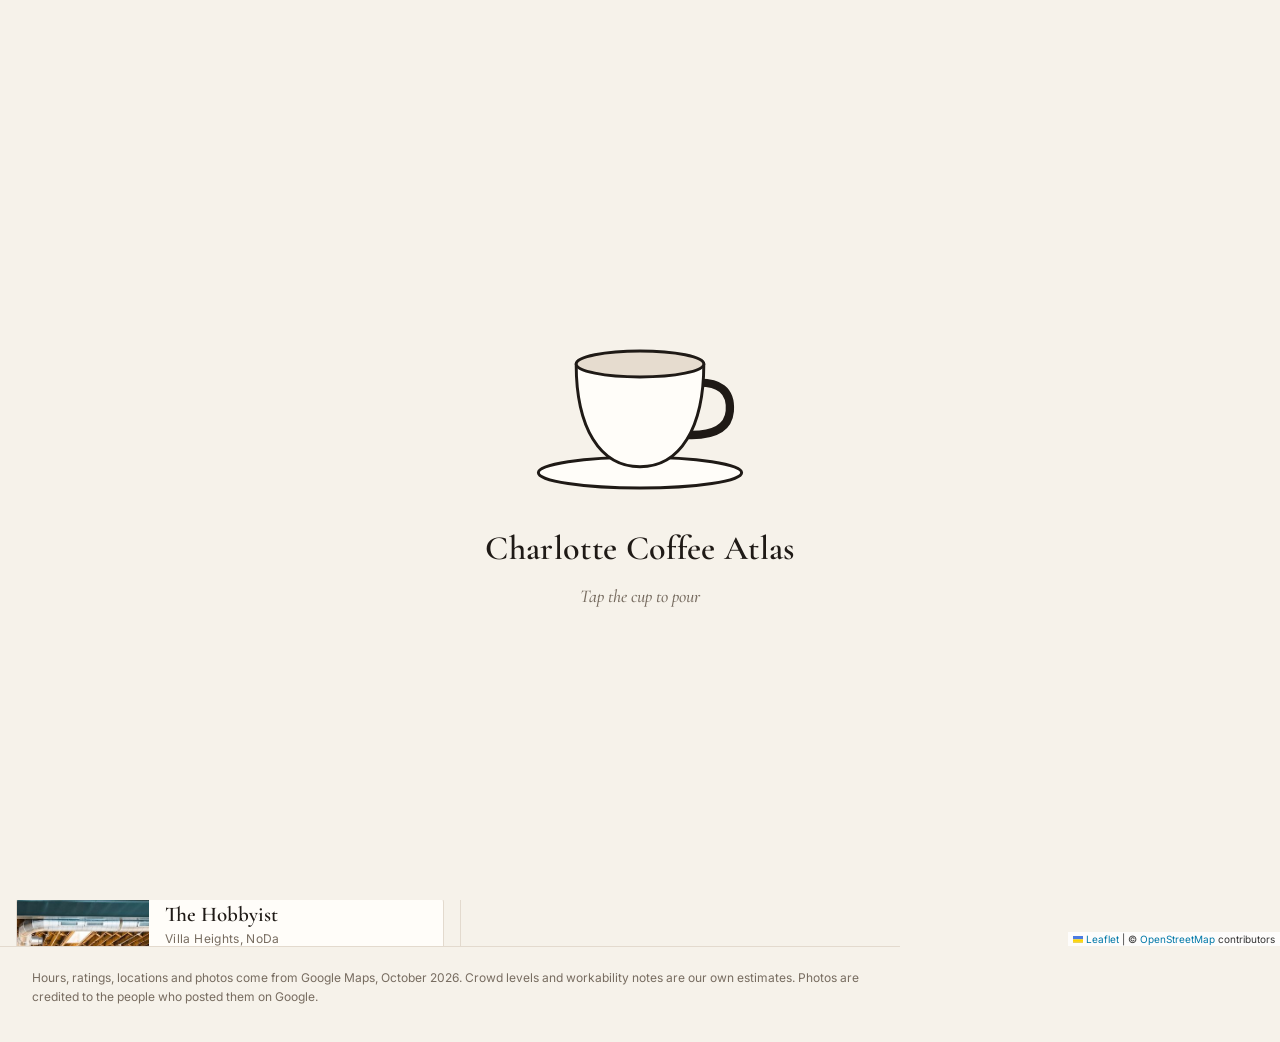
==== commit f4856ab2: "Return to the simple pour intro with a solid, rounder cup Back to the first entry page (stream from " ====
--- a/index.html
+++ b/index.html
@@ -8,9 +8,9 @@
   <link rel="icon" href="data:image/svg+xml,%3Csvg xmlns=%27http://www.w3.org/2000/svg%27 viewBox=%270 0 32 32%27%3E%3Ccircle cx=%2716%27 cy=%2716%27 r=%2714%27 fill=%27none%27 stroke=%27%239a7442%27 stroke-width=%272%27/%3E%3Ccircle cx=%2716%27 cy=%2716%27 r=%275%27 fill=%27%239a7442%27/%3E%3C/svg%3E" />
   <link rel="preconnect" href="https://fonts.googleapis.com" />
   <link rel="preconnect" href="https://fonts.gstatic.com" crossorigin />
-  <link href="https://fonts.googleapis.com/css2?family=Chewy&family=Cormorant+Garamond:ital,wght@0,500;0,600;1,500&family=Inter:wght@400;500;600&display=swap" rel="stylesheet" />
+  <link href="https://fonts.googleapis.com/css2?family=Cormorant+Garamond:ital,wght@0,500;0,600;1,500&family=Inter:wght@400;500;600&display=swap" rel="stylesheet" />
   <link rel="stylesheet" href="vendor/leaflet/leaflet.css" />
-  <link rel="stylesheet" href="styles.css?v=7" />
+  <link rel="stylesheet" href="styles.css?v=8" />
   <script>
     // Apply the saved theme and skip the entry page before anything paints.
     try {
@@ -23,78 +23,36 @@
 <body>
   <div class="splash" id="splash">
     <div class="splash-inner">
-      <button class="splash-cup" id="splash-cup" aria-label="Click me: pour a cup and enter Charlotte Coffee Atlas">
-        <svg viewBox="0 0 320 240" aria-hidden="true">
+      <button class="splash-cup" id="splash-cup" aria-label="Pour a cup and enter Charlotte Coffee Atlas">
+        <svg viewBox="0 0 220 180" aria-hidden="true">
           <defs>
-            <clipPath id="cup-inside"><path d="M122 116 H218 L210 176 Q207 192 190 192 H150 Q133 192 130 176 Z" /></clipPath>
-            <clipPath id="cup-surface"><ellipse cx="170" cy="112" rx="51" ry="5.5" /></clipPath>
-            <linearGradient id="stream-shade" x1="0" x2="1" y1="0" y2="0">
-              <stop offset="0" stop-color="#0d0603" />
-              <stop offset=".42" stop-color="#3b2010" />
-              <stop offset=".52" stop-color="#8a5a38" />
-              <stop offset=".64" stop-color="#2a1509" />
-              <stop offset="1" stop-color="#0d0603" />
-            </linearGradient>
-            <linearGradient id="coffee-depth" x1="0" x2="0" y1="0" y2="1">
-              <stop offset="0" stop-color="#24120a" />
-              <stop offset="1" stop-color="#0e0603" />
-            </linearGradient>
+            <clipPath id="cup-mouth"><ellipse cx="110" cy="60" rx="51" ry="9.5" /></clipPath>
           </defs>
-
-          <!-- Kettle: drawn upright around its own origin, tipped into pouring position by CSS. -->
-          <g transform="translate(282 25)">
-            <g class="kettle">
-              <path class="kettle-spout" d="M-36 30 Q-70 34 -74 0 Q-78 -40 -100 -52" />
-              <path class="kettle-handle" d="M40 -18 Q80 -14 72 24 Q67 42 42 34" />
-              <path class="kettle-body" d="M-42 40 L-38 -20 Q-36 -42 0 -44 Q36 -42 38 -20 L42 40 Z" />
-              <path class="kettle-sheen" d="M-26 -24 Q-24 -34 -10 -37" />
-              <ellipse class="kettle-body" cx="0" cy="-48" rx="9" ry="5" />
+          <g class="steam">
+            <path d="M92 40 q-8 -12 0 -22 q8 -10 0 -20" />
+            <path d="M110 42 q-8 -12 0 -22 q8 -10 0 -20" />
+            <path d="M128 40 q-8 -12 0 -22 q8 -10 0 -20" />
+          </g>
+          <ellipse class="saucer" cx="110" cy="152" rx="86" ry="13" />
+          <path class="handle" d="M156 76 q32 -2 30 24 q-2 22 -38 20" />
+          <path class="cup-body" d="M56 60 C56 114 76 147 110 147 C144 147 164 114 164 60 Z" />
+          <ellipse class="cup-mouth" cx="110" cy="60" rx="54" ry="11" />
+          <g clip-path="url(#cup-mouth)">
+            <g class="coffee">
+              <ellipse class="coffee-top" cx="110" cy="60" rx="52" ry="9.5" />
+              <ellipse class="coffee-sheen" cx="96" cy="57" rx="16" ry="2.2" />
             </g>
-          </g>
-
-          <g class="steam">
-            <path d="M152 96 q-8 -12 0 -22 q8 -10 0 -20" />
-            <path d="M170 98 q-8 -12 0 -22 q8 -10 0 -20" />
-            <path d="M188 96 q-8 -12 0 -22 q8 -10 0 -20" />
-          </g>
-          <ellipse class="saucer" cx="170" cy="204" rx="98" ry="15" />
-          <path class="handle" d="M216 132 q30 -2 28 22 q-2 22 -34 22" />
-          <path class="cup-glass" d="M118 112 H222 L213 178 Q209 198 188 198 H152 Q131 198 127 178 Z" />
-          <g clip-path="url(#cup-inside)">
-            <g class="coffee">
-              <rect x="110" y="120" width="120" height="90" fill="url(#coffee-depth)" />
-              <rect class="crema" x="110" y="116" width="120" height="5" />
-            </g>
-          </g>
-          <ellipse class="cup-rim" cx="170" cy="112" rx="52" ry="6" />
-          <ellipse class="cup-surface" cx="170" cy="112" rx="51" ry="5.5" />
-          <g class="cup-ripples" clip-path="url(#cup-surface)">
-            <ellipse cx="170" cy="112" rx="50" ry="5" />
-            <ellipse cx="170" cy="112" rx="50" ry="5" />
-            <ellipse cx="170" cy="112" rx="50" ry="5" />
-          </g>
-          <path class="pour" d="M168.4 40 L171.6 40 Q171.1 80 170.9 113 L169.1 113 Q168.9 80 168.4 40 Z" />
-
-          <!-- "Click me" cookie, after the Eat Me cakes in Alice in Wonderland. -->
-          <g class="cookie">
-            <circle r="50" class="cookie-base" />
-            <circle r="50" class="cookie-scallop" />
-            <circle r="39" class="icing" />
-            <circle r="36.5" class="icing-line" />
-            <circle r="31" class="icing-dashes" />
-            <text y="-2" class="icing-text">CLICK</text>
-            <text y="21" class="icing-text">ME</text>
           </g>
         </svg>
       </button>
       <p class="splash-title">Charlotte Coffee Atlas</p>
+      <p class="splash-hint">Tap the cup to pour</p>
     </div>
+    <div class="stream" aria-hidden="true"></div>
     <div class="flood" aria-hidden="true">
       <svg class="wave" viewBox="0 0 1200 60" preserveAspectRatio="none">
-        <path class="wave-fill" d="M0 30 Q150 0 300 30 T600 30 T900 30 T1200 30 V60 H0 Z" />
-        <path class="wave-sheen" d="M0 30 Q150 0 300 30 T600 30 T900 30 T1200 30" />
+        <path d="M0 30 Q150 0 300 30 T600 30 T900 30 T1200 30 V60 H0 Z" />
       </svg>
-      <span class="ring"></span><span class="ring"></span><span class="ring"></span><span class="ring"></span><span class="ring"></span>
     </div>
   </div>
 
@@ -167,10 +125,10 @@
     workability notes are our own estimates. Photos are credited to the people who posted them on Google.
   </footer>
 
-  <script src="splash.js?v=7"></script>
+  <script src="splash.js?v=8"></script>
   <script src="vendor/leaflet/leaflet.js"></script>
-  <script src="config.js?v=7"></script>
-  <script src="data.js?v=7"></script>
-  <script src="app.js?v=7"></script>
+  <script src="config.js?v=8"></script>
+  <script src="data.js?v=8"></script>
+  <script src="app.js?v=8"></script>
 </body>
 </html>
--- a/styles.css
+++ b/styles.css
@@ -294,95 +294,59 @@
 .g-credit { font: 400 11px Roboto, Arial, sans-serif; color: var(--muted); letter-spacing: 0; }
 
 /* Entry page */
-:root { --coffee: #120804; --coffee-2: #24120a; --crema: #5a2f15; }
+:root { --coffee: #1c0e07; --coffee-light: #2e170b; --crema: #4a2814; --cup: #fffdf9; --cup-inside: #e6dccf; }
+/* The cup stays white porcelain in dark mode so the coffee reads against it. */
+:root[data-theme="dark"] { --cup: #eee7dc; --cup-inside: #d5c9ba; --cup-line: #7a6e61; }
+@media (prefers-color-scheme: dark) { :root:not([data-theme="light"]) { --cup: #eee7dc; --cup-inside: #d5c9ba; --cup-line: #7a6e61; } }
 html:not(.entered) body { overflow: hidden; }
 .entered .splash { display: none; }
 .splash {
-  position: fixed; inset: 0; z-index: 3000; display: grid; place-items: center; overflow: hidden;
-  background: radial-gradient(circle at 50% 46%, var(--pink-soft), var(--bg) 60%);
-  transition: transform .8s cubic-bezier(.7, 0, .3, 1), opacity .25s;
-}
-.splash-inner { display: grid; justify-items: center; gap: 14px; padding: 24px; text-align: center; }
-.splash-title { margin: 0; font: 600 34px/1.1 var(--serif); letter-spacing: .01em; }
+  position: fixed; inset: 0; z-index: 3000; display: grid; place-items: center;
+  background: var(--bg); overflow: hidden; transition: transform .8s cubic-bezier(.7, 0, .3, 1), opacity .25s;
+}
+.splash-inner { display: grid; justify-items: center; gap: 18px; padding: 24px; text-align: center; }
+.splash-title { margin: 6px 0 0; font: 600 34px/1.1 var(--serif); letter-spacing: .01em; }
+.splash-hint { margin: 0; font: italic 500 18px var(--serif); color: var(--muted); transition: opacity .3s; }
 .splash-cup {
-  width: min(360px, 84vw); padding: 0; border: 0; background: none; cursor: pointer; color: var(--ink);
+  width: min(260px, 64vw); padding: 0; border: 0; background: none; cursor: pointer; color: var(--ink);
   border-radius: 24px; transition: transform .25s;
 }
+.splash-cup:hover { transform: translateY(-3px); }
 .splash-cup:focus-visible { outline: 2px solid var(--accent); outline-offset: 8px; }
 .splash-cup svg { display: block; width: 100%; height: auto; overflow: visible; }
-.splash-cup svg * { transform-box: fill-box; }
-.splash-cup .saucer { fill: var(--surface); stroke: currentColor; stroke-width: 2.5; }
+.splash-cup .saucer { fill: var(--cup); stroke: var(--cup-line, currentColor); stroke-width: 2.5; }
 .splash-cup .handle { fill: none; stroke: currentColor; stroke-width: 7; stroke-linecap: round; }
-.splash-cup .cup-glass { fill: var(--surface); stroke: currentColor; stroke-width: 2.5; stroke-linejoin: round; }
-.splash-cup .cup-rim { fill: var(--pink-soft); stroke: currentColor; stroke-width: 2.5; }
-.splash-cup .crema { fill: var(--crema); }
-.splash-cup .coffee { transform: translateY(80px); transition: transform 1.3s cubic-bezier(.3, .6, .4, 1) .9s; }
-.splash-cup .cup-surface { fill: var(--coffee-2); opacity: 0; transition: opacity .4s 1.9s; }
-.splash-cup .cup-ripples ellipse { fill: none; stroke: #8a5a38; stroke-width: .8; opacity: 0; transform-origin: center; }
+.splash-cup .cup-body { fill: var(--cup); stroke: var(--cup-line, currentColor); stroke-width: 2.5; stroke-linejoin: round; }
+.splash-cup .cup-mouth { fill: var(--cup-inside); stroke: var(--cup-line, currentColor); stroke-width: 2.5; }
+/* Seen from above: the coffee surface starts small and deep in the cup and rises to the rim. */
+.splash-cup .coffee {
+  transform-box: fill-box; transform-origin: center; transform: translateY(8px) scale(.5); opacity: 0;
+  transition: transform 1s cubic-bezier(.3, .6, .4, 1) .3s, opacity .3s .3s;
+}
+.splash-cup .coffee-top { fill: var(--coffee); stroke: var(--crema); stroke-width: 3; }
+.splash-cup .coffee-sheen { fill: rgba(255, 235, 215, .14); }
 .splash-cup .steam path { fill: none; stroke: var(--muted); stroke-width: 2.5; stroke-linecap: round; opacity: 0; }
-
-/* Kettle sits off-screen above, then swings in and tips to pour. */
-.splash-cup .kettle {
-  transform-box: view-box; transform: translate(150px, -260px) rotate(10deg);
-  transition: transform .75s cubic-bezier(.3, .7, .3, 1);
-}
-.splash-cup .kettle-body { fill: #1b1a19; stroke: #57514b; stroke-width: 1.5; }
-.splash-cup .kettle-spout { fill: none; stroke: #1b1a19; stroke-width: 7; stroke-linecap: round; }
-.splash-cup .kettle-handle { fill: none; stroke: #1b1a19; stroke-width: 8; stroke-linecap: round; }
-.splash-cup .kettle-sheen { fill: none; stroke: rgba(255, 255, 255, .28); stroke-width: 3; stroke-linecap: round; }
-.splash-cup .pour {
-  fill: url(#stream-shade); transform-origin: top; transform: scaleY(0);
-  transition: transform .28s cubic-bezier(.5, 0, 1, 1) .75s;
-}
-
-/* Cookie */
-.splash-cup .cookie-base { fill: #ebd09a; }
-.splash-cup .cookie-scallop { fill: none; stroke: #ebd09a; stroke-width: 8; stroke-dasharray: 0 10.47; stroke-linecap: round; }
-.splash-cup .icing { fill: #ec3f8f; }
-.splash-cup .icing-line { fill: none; stroke: #d3122f; stroke-width: 3.2; }
-.splash-cup .icing-dashes { fill: none; stroke: #d3122f; stroke-width: 2.6; stroke-dasharray: 5.5 6.5; stroke-linecap: round; }
-.splash-cup .icing-text {
-  font: 19px/1 Chewy, "Comic Sans MS", cursive; fill: #d3122f; text-anchor: middle; letter-spacing: 1px;
-  stroke: #9e0d25; stroke-width: .7; paint-order: stroke;
-}
-.splash-cup .cookie { transform-box: view-box; transform: translate(74px, 176px) rotate(-14deg); transition: transform .3s; }
-.splash:not(.is-pouring) .splash-cup:hover .cookie { transform: translate(74px, 172px) rotate(-18deg); }
-
-/* Flood: dark coffee rising with ripples spreading from where the stream lands. */
+.splash .stream {
+  position: absolute; top: 0; width: 7px; height: 0; margin-left: -3.5px; border-radius: 0 0 4px 4px;
+  background: linear-gradient(90deg, var(--coffee), var(--coffee-light) 45%, var(--coffee));
+  transform: scaleY(0); transform-origin: top; transition: transform .35s ease-in;
+}
 .splash .flood {
-  position: absolute; left: 0; right: 0; bottom: 0; height: calc(100% + 60px); overflow: visible;
-  background: radial-gradient(circle at var(--rx, 50%) var(--ry, 50%), var(--coffee-2), var(--coffee) 70%);
-  transform: translateY(calc(100% + 60px)); transition: transform 1.1s cubic-bezier(.5, 0, .3, 1);
+  position: absolute; left: 0; right: 0; bottom: 0; height: calc(100% + 60px);
+  background: var(--coffee); transform: translateY(calc(100% + 60px)); transition: transform 1s cubic-bezier(.5, 0, .3, 1);
 }
 .splash .wave { position: absolute; top: -59px; left: 0; width: 200%; height: 60px; animation: slosh 1.4s linear infinite; }
-.splash .wave-fill { fill: var(--coffee-2); }
-.splash .wave-sheen { fill: none; stroke: #6b4127; stroke-width: 2; vector-effect: non-scaling-stroke; opacity: .7; }
-.splash .ring {
-  position: absolute; left: var(--rx, 50%); top: var(--ry, 50%); width: 400px; height: 400px; margin: -200px 0 0 -200px;
-  border-radius: 50%; border: 1.5px solid rgba(150, 95, 60, .45); transform: scale(0); opacity: 0;
-}
+.splash .wave path { fill: var(--coffee); }
 @keyframes slosh { to { transform: translateX(-50%); } }
 
-.splash.is-pouring .splash-cup { cursor: default; }
-.splash.is-pouring .kettle { transform: translate(0, 0) rotate(-35deg); }
-.splash.is-pouring .pour { transform: scaleY(1); animation: wobble .18s ease-in-out .75s infinite alternate; }
-.splash.is-pouring .coffee { transform: translateY(0); }
-.splash.is-pouring .cup-surface { opacity: 1; }
-.splash.is-pouring .cup-ripples ellipse { animation: cup-ripple 1.1s ease-out 1.6s infinite; }
-.splash.is-pouring .cup-ripples ellipse:nth-child(2) { animation-delay: 1.97s; }
-.splash.is-pouring .cup-ripples ellipse:nth-child(3) { animation-delay: 2.33s; }
-.splash.is-pouring .steam path { animation: rise 1.2s ease-out 1.8s both; }
-.splash.is-pouring .steam path:nth-child(2) { animation-delay: 1.95s; }
-.splash.is-pouring .steam path:nth-child(3) { animation-delay: 2.1s; }
+.splash.is-pouring .stream { transform: scaleY(1); }
+.splash.is-pouring .coffee { transform: none; opacity: 1; }
+.splash.is-pouring .steam path { animation: rise 1.2s ease-out .9s both; }
+.splash.is-pouring .steam path:nth-child(2) { animation-delay: 1.05s; }
+.splash.is-pouring .steam path:nth-child(3) { animation-delay: 1.2s; }
+.splash.is-pouring .splash-hint { opacity: 0; }
+.splash.is-pouring .splash-cup { cursor: default; transform: none; }
 .splash.is-flooding .flood { transform: translateY(0); }
-.splash.is-flooding .ring { animation: ring 2s ease-out infinite; }
-.splash.is-flooding .ring:nth-child(3) { animation-delay: .3s; }
-.splash.is-flooding .ring:nth-child(4) { animation-delay: .6s; }
-.splash.is-flooding .ring:nth-child(5) { animation-delay: .9s; }
-.splash.is-flooding .ring:nth-child(6) { animation-delay: 1.2s; }
 .splash.is-leaving { transform: translateY(-100%); }
 .splash.is-fading { opacity: 0; }
-@keyframes wobble { from { transform: scaleY(1) scaleX(.82); } to { transform: scaleY(1) scaleX(1.12); } }
-@keyframes cup-ripple { 0% { transform: scale(.05); opacity: .9; } 100% { transform: scale(1); opacity: 0; } }
-@keyframes ring { 0% { transform: scale(.02); opacity: .9; } 100% { transform: scale(3.2); opacity: 0; } }
 @keyframes rise { 0% { opacity: 0; transform: translateY(6px); } 40% { opacity: .8; } 100% { opacity: 0; transform: translateY(-14px); } }
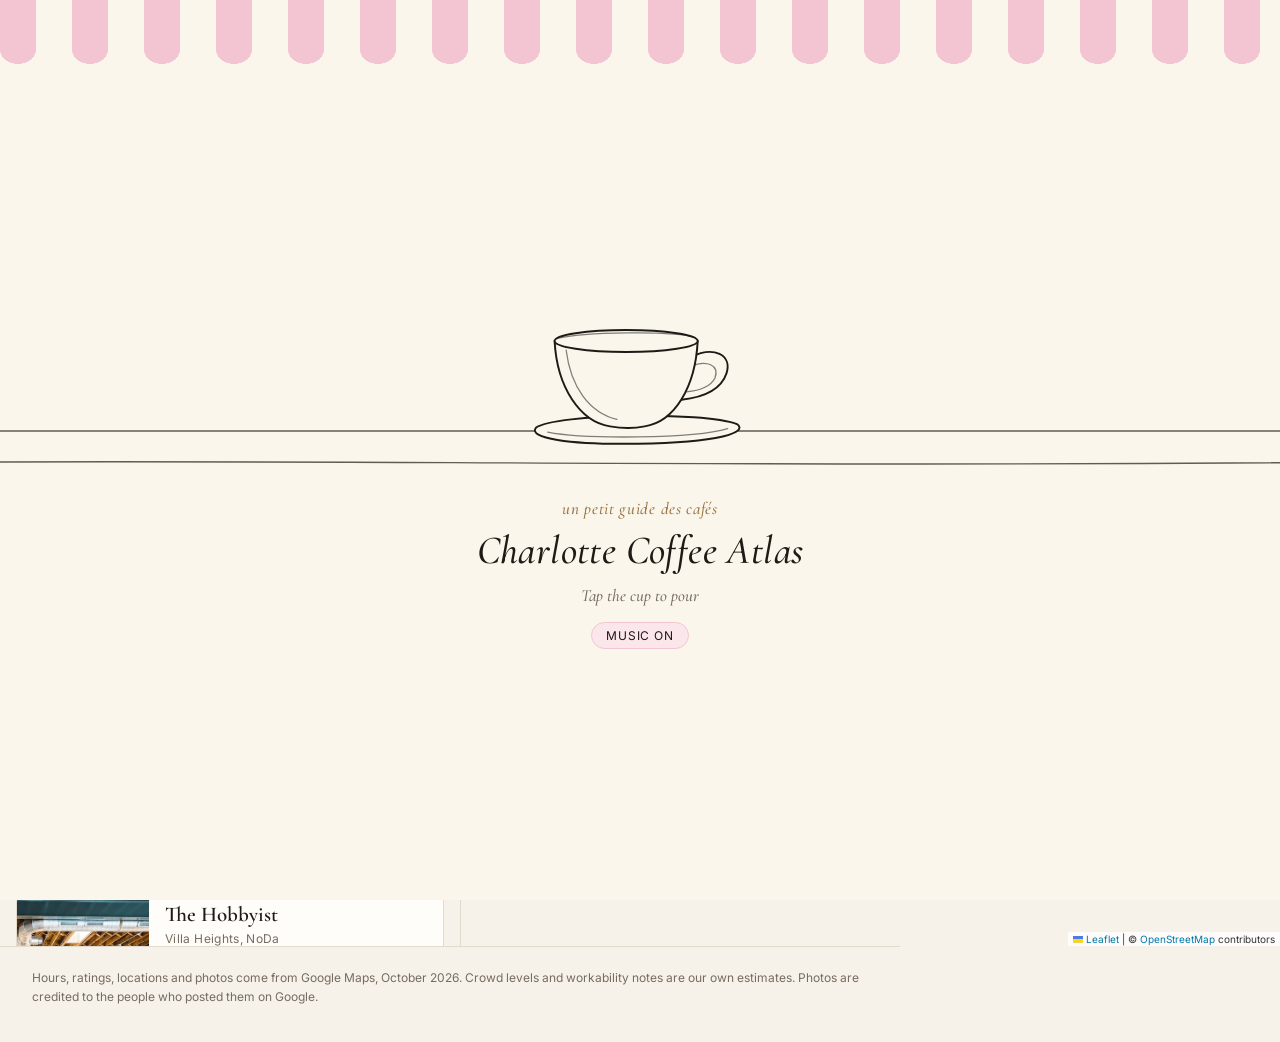
==== commit e2839b8b: "French cafe entry page with a sketched cup, plus lofi jazz music - Entry page: cream paper, pink-str" ====
--- a/index.html
+++ b/index.html
@@ -10,7 +10,7 @@
   <link rel="preconnect" href="https://fonts.gstatic.com" crossorigin />
   <link href="https://fonts.googleapis.com/css2?family=Cormorant+Garamond:ital,wght@0,500;0,600;1,500&family=Inter:wght@400;500;600&display=swap" rel="stylesheet" />
   <link rel="stylesheet" href="vendor/leaflet/leaflet.css" />
-  <link rel="stylesheet" href="styles.css?v=8" />
+  <link rel="stylesheet" href="styles.css?v=9" />
   <script>
     // Apply the saved theme and skip the entry page before anything paints.
     try {
@@ -22,31 +22,47 @@
 </head>
 <body>
   <div class="splash" id="splash">
+    <div class="awning" aria-hidden="true"></div>
     <div class="splash-inner">
       <button class="splash-cup" id="splash-cup" aria-label="Pour a cup and enter Charlotte Coffee Atlas">
-        <svg viewBox="0 0 220 180" aria-hidden="true">
+        <!-- Hand-drawn style cup, drawn for this site. -->
+        <svg viewBox="0 0 260 190" aria-hidden="true">
           <defs>
-            <clipPath id="cup-mouth"><ellipse cx="110" cy="60" rx="51" ry="9.5" /></clipPath>
+            <filter id="sketch" x="-10%" y="-10%" width="120%" height="120%">
+              <feTurbulence type="fractalNoise" baseFrequency="0.02" numOctaves="1" seed="4" />
+              <feDisplacementMap in="SourceGraphic" scale="1.6" />
+            </filter>
+            <clipPath id="cup-mouth"><ellipse cx="118" cy="78" rx="60" ry="8.5" /></clipPath>
           </defs>
-          <g class="steam">
-            <path d="M92 40 q-8 -12 0 -22 q8 -10 0 -20" />
-            <path d="M110 42 q-8 -12 0 -22 q8 -10 0 -20" />
-            <path d="M128 40 q-8 -12 0 -22 q8 -10 0 -20" />
+          <path class="steam" d="M114 66 C104 52 124 46 115 32 C106 18 125 12 117 -2" />
+          <g class="lines">
+            <path class="table" d="M-600 156 H44 M206 156 H860" />
+            <path class="table" d="M-600 184 C-200 179 200 189 860 182" />
           </g>
-          <ellipse class="saucer" cx="110" cy="152" rx="86" ry="13" />
-          <path class="handle" d="M156 76 q32 -2 30 24 q-2 22 -38 20" />
-          <path class="cup-body" d="M56 60 C56 114 76 147 110 147 C144 147 164 114 164 60 Z" />
-          <ellipse class="cup-mouth" cx="110" cy="60" rx="54" ry="11" />
+          <g class="lines" filter="url(#sketch)">
+            <path class="paper" d="M40 153 C58 141 184 139 214 150 C224 157 200 166 128 167 C68 168 32 162 40 153 Z" />
+            <path d="M40 153 C58 141 184 139 214 150 C224 157 200 166 128 167 C68 168 32 162 40 153" />
+            <path class="faint" d="M50 157 C80 163 176 163 206 154" />
+            <path d="M174 92 C194 82 210 90 205 106 C200 121 184 127 166 129" />
+            <path class="faint" d="M174 100 C188 94 199 99 195 110 C191 118 181 121 170 122" />
+            <path class="paper" d="M56 78 C58 118 78 148 104 152 L134 152 C160 148 178 118 180 78 Z" />
+            <path d="M56 78 C58 118 78 148 104 152 C116 154 124 154 134 152 C160 148 178 118 180 78" />
+            <path class="faint" d="M66 86 C70 118 86 140 110 146" />
+          </g>
+          <ellipse class="mouth" cx="118" cy="78" rx="62" ry="9.5" />
           <g clip-path="url(#cup-mouth)">
-            <g class="coffee">
-              <ellipse class="coffee-top" cx="110" cy="60" rx="52" ry="9.5" />
-              <ellipse class="coffee-sheen" cx="96" cy="57" rx="16" ry="2.2" />
-            </g>
+            <ellipse class="coffee" cx="118" cy="79" rx="60" ry="8.5" />
+          </g>
+          <g class="lines" filter="url(#sketch)">
+            <ellipse cx="118" cy="78" rx="62" ry="9.5" />
+            <path class="faint" d="M58 76 C80 70 160 69 178 75" />
           </g>
         </svg>
       </button>
+      <p class="splash-eyebrow">un petit guide des cafés</p>
       <p class="splash-title">Charlotte Coffee Atlas</p>
       <p class="splash-hint">Tap the cup to pour</p>
+      <button class="splash-music" id="splash-music" aria-pressed="true">Music on</button>
     </div>
     <div class="stream" aria-hidden="true"></div>
     <div class="flood" aria-hidden="true">
@@ -65,6 +81,7 @@
       </div>
     </div>
     <div class="masthead-tools">
+      <button class="theme-toggle" id="music-toggle"></button>
       <button class="theme-toggle" id="theme-toggle"></button>
       <div class="view-toggle" role="tablist" aria-label="View">
         <button role="tab" data-view="map" aria-selected="true">Map</button>
@@ -125,10 +142,11 @@
     workability notes are our own estimates. Photos are credited to the people who posted them on Google.
   </footer>
 
-  <script src="splash.js?v=8"></script>
+  <script src="music.js?v=9"></script>
+  <script src="splash.js?v=9"></script>
   <script src="vendor/leaflet/leaflet.js"></script>
-  <script src="config.js?v=8"></script>
-  <script src="data.js?v=8"></script>
-  <script src="app.js?v=8"></script>
+  <script src="config.js?v=9"></script>
+  <script src="data.js?v=9"></script>
+  <script src="app.js?v=9"></script>
 </body>
 </html>
--- a/styles.css
+++ b/styles.css
@@ -293,41 +293,62 @@
 /* Google's required credit next to its ratings: plain text, not restyled. */
 .g-credit { font: 400 11px Roboto, Arial, sans-serif; color: var(--muted); letter-spacing: 0; }
 
-/* Entry page */
-:root { --coffee: #1c0e07; --coffee-light: #2e170b; --crema: #4a2814; --cup: #fffdf9; --cup-inside: #e6dccf; }
-/* The cup stays white porcelain in dark mode so the coffee reads against it. */
-:root[data-theme="dark"] { --cup: #eee7dc; --cup-inside: #d5c9ba; --cup-line: #7a6e61; }
-@media (prefers-color-scheme: dark) { :root:not([data-theme="light"]) { --cup: #eee7dc; --cup-inside: #d5c9ba; --cup-line: #7a6e61; } }
+/* Entry page: minimal French cafe, sketched cup on cream paper under a striped awning. */
+:root { --coffee: #1c0e07; --coffee-light: #2e170b; --crema: #4a2814; --paper: #fbf6ec; --awning: #f3c4d2; --mouth: #fbf6ec; }
+:root[data-theme="dark"] { --paper: #1a1612; --awning: #8e5b6b; --mouth: #3a3129; --crema: #7a4a2a; }
+@media (prefers-color-scheme: dark) {
+  :root:not([data-theme="light"]) { --paper: #1a1612; --awning: #8e5b6b; --mouth: #3a3129; --crema: #7a4a2a; }
+}
 html:not(.entered) body { overflow: hidden; }
 .entered .splash { display: none; }
 .splash {
   position: fixed; inset: 0; z-index: 3000; display: grid; place-items: center;
-  background: var(--bg); overflow: hidden; transition: transform .8s cubic-bezier(.7, 0, .3, 1), opacity .25s;
-}
-.splash-inner { display: grid; justify-items: center; gap: 18px; padding: 24px; text-align: center; }
-.splash-title { margin: 6px 0 0; font: 600 34px/1.1 var(--serif); letter-spacing: .01em; }
-.splash-hint { margin: 0; font: italic 500 18px var(--serif); color: var(--muted); transition: opacity .3s; }
+  background: var(--paper); overflow: hidden; transition: transform .8s cubic-bezier(.7, 0, .3, 1), opacity .25s;
+}
+.awning {
+  position: absolute; top: 0; left: 0; right: 0; height: 64px;
+  background: repeating-linear-gradient(90deg, var(--awning) 0 36px, var(--paper) 36px 72px);
+  -webkit-mask: radial-gradient(18px 14px at 18px 50px, #000 98%, transparent) 0 0 / 36px 100% repeat-x,
+    linear-gradient(#000 0 0) 0 0 / 100% 50px no-repeat;
+  mask: radial-gradient(18px 14px at 18px 50px, #000 98%, transparent) 0 0 / 36px 100% repeat-x,
+    linear-gradient(#000 0 0) 0 0 / 100% 50px no-repeat;
+}
+.splash-inner { display: grid; justify-items: center; gap: 10px; padding: 24px; text-align: center; }
+.splash-eyebrow { margin: 18px 0 0; font: italic 500 17px var(--serif); color: var(--accent); letter-spacing: .04em; }
+.splash-title { margin: 0; font: italic 500 40px/1.05 var(--serif); letter-spacing: .01em; }
+.splash-hint { margin: 4px 0 0; font: italic 500 17px var(--serif); color: var(--muted); transition: opacity .3s; }
+.splash-music {
+  margin-top: 6px; padding: 5px 14px; border: 1px solid var(--line); border-radius: 999px; background: none;
+  font: 12px var(--sans); letter-spacing: .08em; text-transform: uppercase; color: var(--muted); cursor: pointer;
+  transition: opacity .3s;
+}
+.splash-music[aria-pressed="true"] { border-color: var(--awning); background: var(--pink-soft); color: var(--ink); }
 .splash-cup {
-  width: min(260px, 64vw); padding: 0; border: 0; background: none; cursor: pointer; color: var(--ink);
+  width: min(300px, 74vw); padding: 0; border: 0; background: none; cursor: pointer; color: var(--ink);
   border-radius: 24px; transition: transform .25s;
 }
-.splash-cup:hover { transform: translateY(-3px); }
+.splash-cup:hover { transform: translateY(-3px) rotate(-1deg); }
 .splash-cup:focus-visible { outline: 2px solid var(--accent); outline-offset: 8px; }
 .splash-cup svg { display: block; width: 100%; height: auto; overflow: visible; }
-.splash-cup .saucer { fill: var(--cup); stroke: var(--cup-line, currentColor); stroke-width: 2.5; }
-.splash-cup .handle { fill: none; stroke: currentColor; stroke-width: 7; stroke-linecap: round; }
-.splash-cup .cup-body { fill: var(--cup); stroke: var(--cup-line, currentColor); stroke-width: 2.5; stroke-linejoin: round; }
-.splash-cup .cup-mouth { fill: var(--cup-inside); stroke: var(--cup-line, currentColor); stroke-width: 2.5; }
+.splash-cup .lines path, .splash-cup .lines ellipse {
+  fill: none; stroke: currentColor; stroke-width: 1.7; stroke-linecap: round; stroke-linejoin: round;
+}
+.splash-cup .lines .paper { fill: var(--paper); stroke: none; }
+.splash-cup .lines .faint { stroke-width: 1.1; opacity: .55; }
+.splash-cup .lines .table { stroke-width: 1.2; opacity: .7; }
+.splash-cup .mouth { fill: var(--mouth); }
 /* Seen from above: the coffee surface starts small and deep in the cup and rises to the rim. */
 .splash-cup .coffee {
-  transform-box: fill-box; transform-origin: center; transform: translateY(8px) scale(.5); opacity: 0;
+  fill: var(--coffee); stroke: var(--crema); stroke-width: 2.5;
+  transform-box: fill-box; transform-origin: center; transform: translateY(6px) scale(.45); opacity: 0;
   transition: transform 1s cubic-bezier(.3, .6, .4, 1) .3s, opacity .3s .3s;
 }
-.splash-cup .coffee-top { fill: var(--coffee); stroke: var(--crema); stroke-width: 3; }
-.splash-cup .coffee-sheen { fill: rgba(255, 235, 215, .14); }
-.splash-cup .steam path { fill: none; stroke: var(--muted); stroke-width: 2.5; stroke-linecap: round; opacity: 0; }
+.splash-cup .steam {
+  fill: none; stroke: currentColor; stroke-width: 1.5; stroke-linecap: round; opacity: 0;
+  stroke-dasharray: 120; stroke-dashoffset: 120;
+}
 .splash .stream {
-  position: absolute; top: 0; width: 7px; height: 0; margin-left: -3.5px; border-radius: 0 0 4px 4px;
+  position: absolute; top: 0; width: 6px; height: 0; margin-left: -3px; border-radius: 0 0 4px 4px;
   background: linear-gradient(90deg, var(--coffee), var(--coffee-light) 45%, var(--coffee));
   transform: scaleY(0); transform-origin: top; transition: transform .35s ease-in;
 }
@@ -341,12 +362,10 @@
 
 .splash.is-pouring .stream { transform: scaleY(1); }
 .splash.is-pouring .coffee { transform: none; opacity: 1; }
-.splash.is-pouring .steam path { animation: rise 1.2s ease-out .9s both; }
-.splash.is-pouring .steam path:nth-child(2) { animation-delay: 1.05s; }
-.splash.is-pouring .steam path:nth-child(3) { animation-delay: 1.2s; }
-.splash.is-pouring .splash-hint { opacity: 0; }
+.splash.is-pouring .steam { animation: draw-steam 1.6s ease-out 1s forwards; }
+.splash.is-pouring .splash-hint, .splash.is-pouring .splash-music { opacity: 0; pointer-events: none; }
 .splash.is-pouring .splash-cup { cursor: default; transform: none; }
 .splash.is-flooding .flood { transform: translateY(0); }
 .splash.is-leaving { transform: translateY(-100%); }
 .splash.is-fading { opacity: 0; }
-@keyframes rise { 0% { opacity: 0; transform: translateY(6px); } 40% { opacity: .8; } 100% { opacity: 0; transform: translateY(-14px); } }
+@keyframes draw-steam { 0% { opacity: 0; stroke-dashoffset: 120; } 30% { opacity: .7; } 100% { opacity: .5; stroke-dashoffset: 0; } }
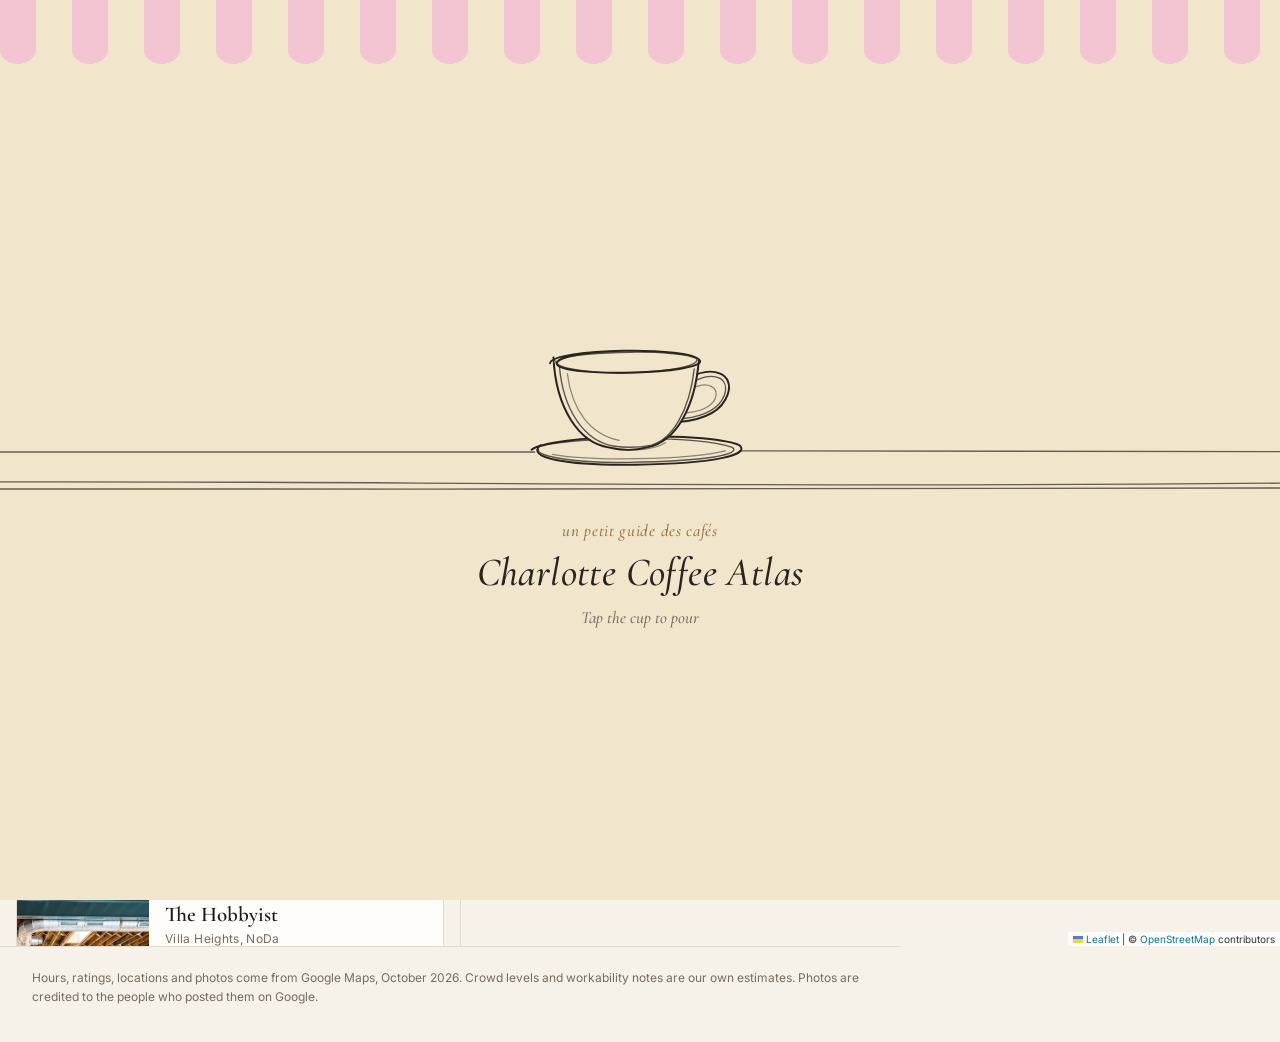
==== commit d7c1cfc0: "Messier cup linework, cream intro, cooler coffee, replay intro on load - Cup, saucer and rim drawn a" ====
--- a/index.html
+++ b/index.html
@@ -10,13 +10,12 @@
   <link rel="preconnect" href="https://fonts.gstatic.com" crossorigin />
   <link href="https://fonts.googleapis.com/css2?family=Cormorant+Garamond:ital,wght@0,500;0,600;1,500&family=Inter:wght@400;500;600&display=swap" rel="stylesheet" />
   <link rel="stylesheet" href="vendor/leaflet/leaflet.css" />
-  <link rel="stylesheet" href="styles.css?v=9" />
+  <link rel="stylesheet" href="styles.css?v=10" />
   <script>
-    // Apply the saved theme and skip the entry page before anything paints.
+    // Apply the saved theme before anything paints.
     try {
       var t = localStorage.getItem("theme");
       if (t) document.documentElement.dataset.theme = t;
-      if (sessionStorage.getItem("entered")) document.documentElement.classList.add("entered");
     } catch (e) {}
   </script>
 </head>
@@ -25,7 +24,7 @@
     <div class="awning" aria-hidden="true"></div>
     <div class="splash-inner">
       <button class="splash-cup" id="splash-cup" aria-label="Pour a cup and enter Charlotte Coffee Atlas">
-        <!-- Hand-drawn style cup, drawn for this site. -->
+        <!-- Loose, sketchy cup drawn for this site: doubled strokes that overshoot, like quick ink. -->
         <svg viewBox="0 0 260 190" aria-hidden="true">
           <defs>
             <filter id="sketch" x="-10%" y="-10%" width="120%" height="120%">
@@ -36,33 +35,41 @@
           </defs>
           <path class="steam" d="M114 66 C104 52 124 46 115 32 C106 18 125 12 117 -2" />
           <g class="lines">
-            <path class="table" d="M-600 156 H44 M206 156 H860" />
-            <path class="table" d="M-600 184 C-200 179 200 189 860 182" />
+            <path class="table" d="M-600 156 H46 M204 155 C400 154 600 157 860 156" />
+            <path class="table" d="M-600 183 C-200 178 200 190 860 181" />
+            <path class="table faint" d="M-600 188 C-100 186 300 192 860 187" />
           </g>
           <g class="lines" filter="url(#sketch)">
+            <!-- saucer -->
             <path class="paper" d="M40 153 C58 141 184 139 214 150 C224 157 200 166 128 167 C68 168 32 162 40 153 Z" />
-            <path d="M40 153 C58 141 184 139 214 150 C224 157 200 166 128 167 C68 168 32 162 40 153" />
-            <path class="faint" d="M50 157 C80 163 176 163 206 154" />
-            <path d="M174 92 C194 82 210 90 205 106 C200 121 184 127 166 129" />
-            <path class="faint" d="M174 100 C188 94 199 99 195 110 C191 118 181 121 170 122" />
+            <path d="M36 154 C52 141 186 138 216 150 C226 158 198 166 126 167 C66 168 30 161 44 150" />
+            <path class="loose" d="M44 151 C70 143 180 141 210 152 C218 158 190 164 120 165 C76 166 40 160 42 154" />
+            <path class="faint" d="M54 158 C86 164 172 163 204 155" />
+            <!-- handle -->
+            <path d="M172 92 C194 80 212 89 206 106 C201 121 184 128 164 130" />
+            <path class="loose" d="M176 95 C196 85 208 93 203 107 C198 120 184 125 168 127" />
+            <path class="faint" d="M175 101 C189 94 199 100 195 110 C191 118 181 121 170 122" />
+            <!-- cup body -->
             <path class="paper" d="M56 78 C58 118 78 148 104 152 L134 152 C160 148 178 118 180 78 Z" />
-            <path d="M56 78 C58 118 78 148 104 152 C116 154 124 154 134 152 C160 148 178 118 180 78" />
-            <path class="faint" d="M66 86 C70 118 86 140 110 146" />
+            <path d="M55 74 C57 118 77 148 103 152 C115 155 125 155 136 152 C162 147 178 116 181 76" />
+            <path class="loose" d="M60 80 C63 120 82 147 108 151 C122 153 130 152 140 150 C158 145 173 120 177 84" />
+            <path class="faint" d="M67 88 C71 120 87 141 112 146" />
+            <path class="faint" d="M96 150 C110 156 140 156 152 148" />
           </g>
           <ellipse class="mouth" cx="118" cy="78" rx="62" ry="9.5" />
           <g clip-path="url(#cup-mouth)">
             <ellipse class="coffee" cx="118" cy="79" rx="60" ry="8.5" />
           </g>
           <g class="lines" filter="url(#sketch)">
-            <ellipse cx="118" cy="78" rx="62" ry="9.5" />
-            <path class="faint" d="M58 76 C80 70 160 69 178 75" />
+            <!-- rim: two loose loops that don't quite close -->
+            <path d="M52 79 C54 66 176 64 182 77 C186 88 64 92 58 80 C56 74 80 70 104 69" />
+            <path class="loose" d="M60 76 C78 68 166 67 179 75 C184 84 130 89 96 87 C70 85 56 82 57 77" />
           </g>
         </svg>
       </button>
       <p class="splash-eyebrow">un petit guide des cafés</p>
       <p class="splash-title">Charlotte Coffee Atlas</p>
       <p class="splash-hint">Tap the cup to pour</p>
-      <button class="splash-music" id="splash-music" aria-pressed="true">Music on</button>
     </div>
     <div class="stream" aria-hidden="true"></div>
     <div class="flood" aria-hidden="true">
@@ -142,11 +149,11 @@
     workability notes are our own estimates. Photos are credited to the people who posted them on Google.
   </footer>
 
-  <script src="music.js?v=9"></script>
-  <script src="splash.js?v=9"></script>
+  <script src="music.js?v=10"></script>
+  <script src="splash.js?v=10"></script>
   <script src="vendor/leaflet/leaflet.js"></script>
-  <script src="config.js?v=9"></script>
-  <script src="data.js?v=9"></script>
-  <script src="app.js?v=9"></script>
+  <script src="config.js?v=10"></script>
+  <script src="data.js?v=10"></script>
+  <script src="app.js?v=10"></script>
 </body>
 </html>
--- a/styles.css
+++ b/styles.css
@@ -294,16 +294,13 @@
 .g-credit { font: 400 11px Roboto, Arial, sans-serif; color: var(--muted); letter-spacing: 0; }
 
 /* Entry page: minimal French cafe, sketched cup on cream paper under a striped awning. */
-:root { --coffee: #1c0e07; --coffee-light: #2e170b; --crema: #4a2814; --paper: #fbf6ec; --awning: #f3c4d2; --mouth: #fbf6ec; }
-:root[data-theme="dark"] { --paper: #1a1612; --awning: #8e5b6b; --mouth: #3a3129; --crema: #7a4a2a; }
-@media (prefers-color-scheme: dark) {
-  :root:not([data-theme="light"]) { --paper: #1a1612; --awning: #8e5b6b; --mouth: #3a3129; --crema: #7a4a2a; }
-}
+:root { --coffee: #14100e; --coffee-light: #2a2320; --crema: #3a302b; --paper: #f1e5cc; --awning: #f3c4d2; --sketch: #2b231d; }
 html:not(.entered) body { overflow: hidden; }
 .entered .splash { display: none; }
 .splash {
   position: fixed; inset: 0; z-index: 3000; display: grid; place-items: center;
-  background: var(--paper); overflow: hidden; transition: transform .8s cubic-bezier(.7, 0, .3, 1), opacity .25s;
+  background: var(--paper); color: var(--sketch); color-scheme: light;
+  overflow: hidden; transition: transform .8s cubic-bezier(.7, 0, .3, 1), opacity .25s;
 }
 .awning {
   position: absolute; top: 0; left: 0; right: 0; height: 64px;
@@ -314,17 +311,11 @@
     linear-gradient(#000 0 0) 0 0 / 100% 50px no-repeat;
 }
 .splash-inner { display: grid; justify-items: center; gap: 10px; padding: 24px; text-align: center; }
-.splash-eyebrow { margin: 18px 0 0; font: italic 500 17px var(--serif); color: var(--accent); letter-spacing: .04em; }
+.splash-eyebrow { margin: 18px 0 0; font: italic 500 17px var(--serif); color: #9a7442; letter-spacing: .04em; }
 .splash-title { margin: 0; font: italic 500 40px/1.05 var(--serif); letter-spacing: .01em; }
-.splash-hint { margin: 4px 0 0; font: italic 500 17px var(--serif); color: var(--muted); transition: opacity .3s; }
-.splash-music {
-  margin-top: 6px; padding: 5px 14px; border: 1px solid var(--line); border-radius: 999px; background: none;
-  font: 12px var(--sans); letter-spacing: .08em; text-transform: uppercase; color: var(--muted); cursor: pointer;
-  transition: opacity .3s;
-}
-.splash-music[aria-pressed="true"] { border-color: var(--awning); background: var(--pink-soft); color: var(--ink); }
+.splash-hint { margin: 4px 0 0; font: italic 500 17px var(--serif); color: #776c60; transition: opacity .3s; }
 .splash-cup {
-  width: min(300px, 74vw); padding: 0; border: 0; background: none; cursor: pointer; color: var(--ink);
+  width: min(300px, 74vw); padding: 0; border: 0; background: none; cursor: pointer; color: var(--sketch);
   border-radius: 24px; transition: transform .25s;
 }
 .splash-cup:hover { transform: translateY(-3px) rotate(-1deg); }
@@ -334,9 +325,10 @@
   fill: none; stroke: currentColor; stroke-width: 1.7; stroke-linecap: round; stroke-linejoin: round;
 }
 .splash-cup .lines .paper { fill: var(--paper); stroke: none; }
-.splash-cup .lines .faint { stroke-width: 1.1; opacity: .55; }
+.splash-cup .lines .loose { stroke-width: 1.2; opacity: .75; }
+.splash-cup .lines .faint { stroke-width: 1.1; opacity: .5; }
 .splash-cup .lines .table { stroke-width: 1.2; opacity: .7; }
-.splash-cup .mouth { fill: var(--mouth); }
+.splash-cup .mouth { fill: var(--paper); }
 /* Seen from above: the coffee surface starts small and deep in the cup and rises to the rim. */
 .splash-cup .coffee {
   fill: var(--coffee); stroke: var(--crema); stroke-width: 2.5;
@@ -363,7 +355,7 @@
 .splash.is-pouring .stream { transform: scaleY(1); }
 .splash.is-pouring .coffee { transform: none; opacity: 1; }
 .splash.is-pouring .steam { animation: draw-steam 1.6s ease-out 1s forwards; }
-.splash.is-pouring .splash-hint, .splash.is-pouring .splash-music { opacity: 0; pointer-events: none; }
+.splash.is-pouring .splash-hint { opacity: 0; pointer-events: none; }
 .splash.is-pouring .splash-cup { cursor: default; transform: none; }
 .splash.is-flooding .flood { transform: translateY(0); }
 .splash.is-leaving { transform: translateY(-100%); }
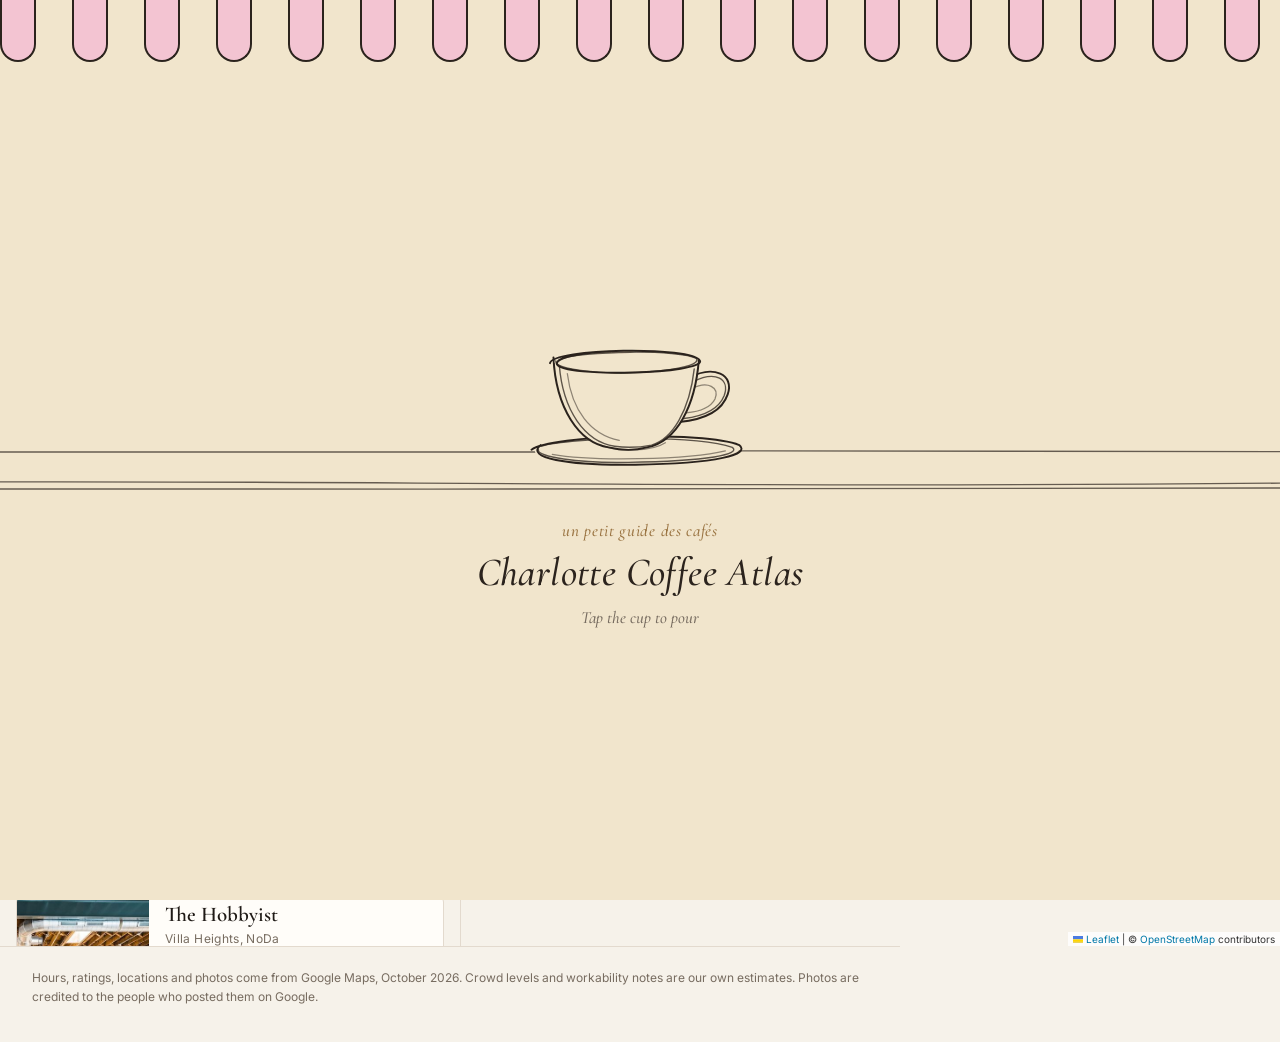
==== commit a66b840e: "Box the map on phones; outline the awning stripes - On narrow screens the map sits in a rounded, ins" ====
--- a/index.html
+++ b/index.html
@@ -10,7 +10,7 @@
   <link rel="preconnect" href="https://fonts.gstatic.com" crossorigin />
   <link href="https://fonts.googleapis.com/css2?family=Cormorant+Garamond:ital,wght@0,500;0,600;1,500&family=Inter:wght@400;500;600&display=swap" rel="stylesheet" />
   <link rel="stylesheet" href="vendor/leaflet/leaflet.css" />
-  <link rel="stylesheet" href="styles.css?v=10" />
+  <link rel="stylesheet" href="styles.css?v=12" />
   <script>
     // Apply the saved theme before anything paints.
     try {
@@ -149,11 +149,11 @@
     workability notes are our own estimates. Photos are credited to the people who posted them on Google.
   </footer>
 
-  <script src="music.js?v=10"></script>
-  <script src="splash.js?v=10"></script>
+  <script src="music.js?v=12"></script>
+  <script src="splash.js?v=12"></script>
   <script src="vendor/leaflet/leaflet.js"></script>
-  <script src="config.js?v=10"></script>
-  <script src="data.js?v=10"></script>
-  <script src="app.js?v=10"></script>
+  <script src="config.js?v=12"></script>
+  <script src="data.js?v=12"></script>
+  <script src="app.js?v=12"></script>
 </body>
 </html>
--- a/styles.css
+++ b/styles.css
@@ -280,7 +280,10 @@
   .toolbar { padding: 12px 16px; gap: 12px; }
   .count { margin-left: 0; width: 100%; }
   .layout { display: flex; flex-direction: column-reverse; height: auto; }
-  .map-wrap { height: 55vh; border-left: 0; border-bottom: 1px solid var(--line); }
+  .map-wrap {
+    height: 46vh; margin: 12px 16px 4px; border: 1px solid var(--line); border-radius: 18px;
+    overflow: hidden; box-shadow: var(--shadow);
+  }
   .shop-list { overflow: visible; padding: 16px; }
   .layout[data-view="list"] .shop-list { padding: 16px; grid-template-columns: 1fr; }
   .card { grid-template-columns: 112px 1fr; }
@@ -302,13 +305,11 @@
   background: var(--paper); color: var(--sketch); color-scheme: light;
   overflow: hidden; transition: transform .8s cubic-bezier(.7, 0, .3, 1), opacity .25s;
 }
-.awning {
-  position: absolute; top: 0; left: 0; right: 0; height: 64px;
-  background: repeating-linear-gradient(90deg, var(--awning) 0 36px, var(--paper) 36px 72px);
-  -webkit-mask: radial-gradient(18px 14px at 18px 50px, #000 98%, transparent) 0 0 / 36px 100% repeat-x,
-    linear-gradient(#000 0 0) 0 0 / 100% 50px no-repeat;
-  mask: radial-gradient(18px 14px at 18px 50px, #000 98%, transparent) 0 0 / 36px 100% repeat-x,
-    linear-gradient(#000 0 0) 0 0 / 100% 50px no-repeat;
+/* Awning: pink tabs with rounded ends, outlined at the same weight as the cup's lines. */
+.awning { position: absolute; top: 0; left: 0; right: 0; height: 64px; display: flex; gap: 36px; overflow: hidden; }
+.awning span {
+  flex: none; width: 36px; height: 62px; background: var(--awning);
+  border: 2px solid var(--sketch); border-top: 0; border-radius: 0 0 18px 18px;
 }
 .splash-inner { display: grid; justify-items: center; gap: 10px; padding: 24px; text-align: center; }
 .splash-eyebrow { margin: 18px 0 0; font: italic 500 17px var(--serif); color: #9a7442; letter-spacing: .04em; }
